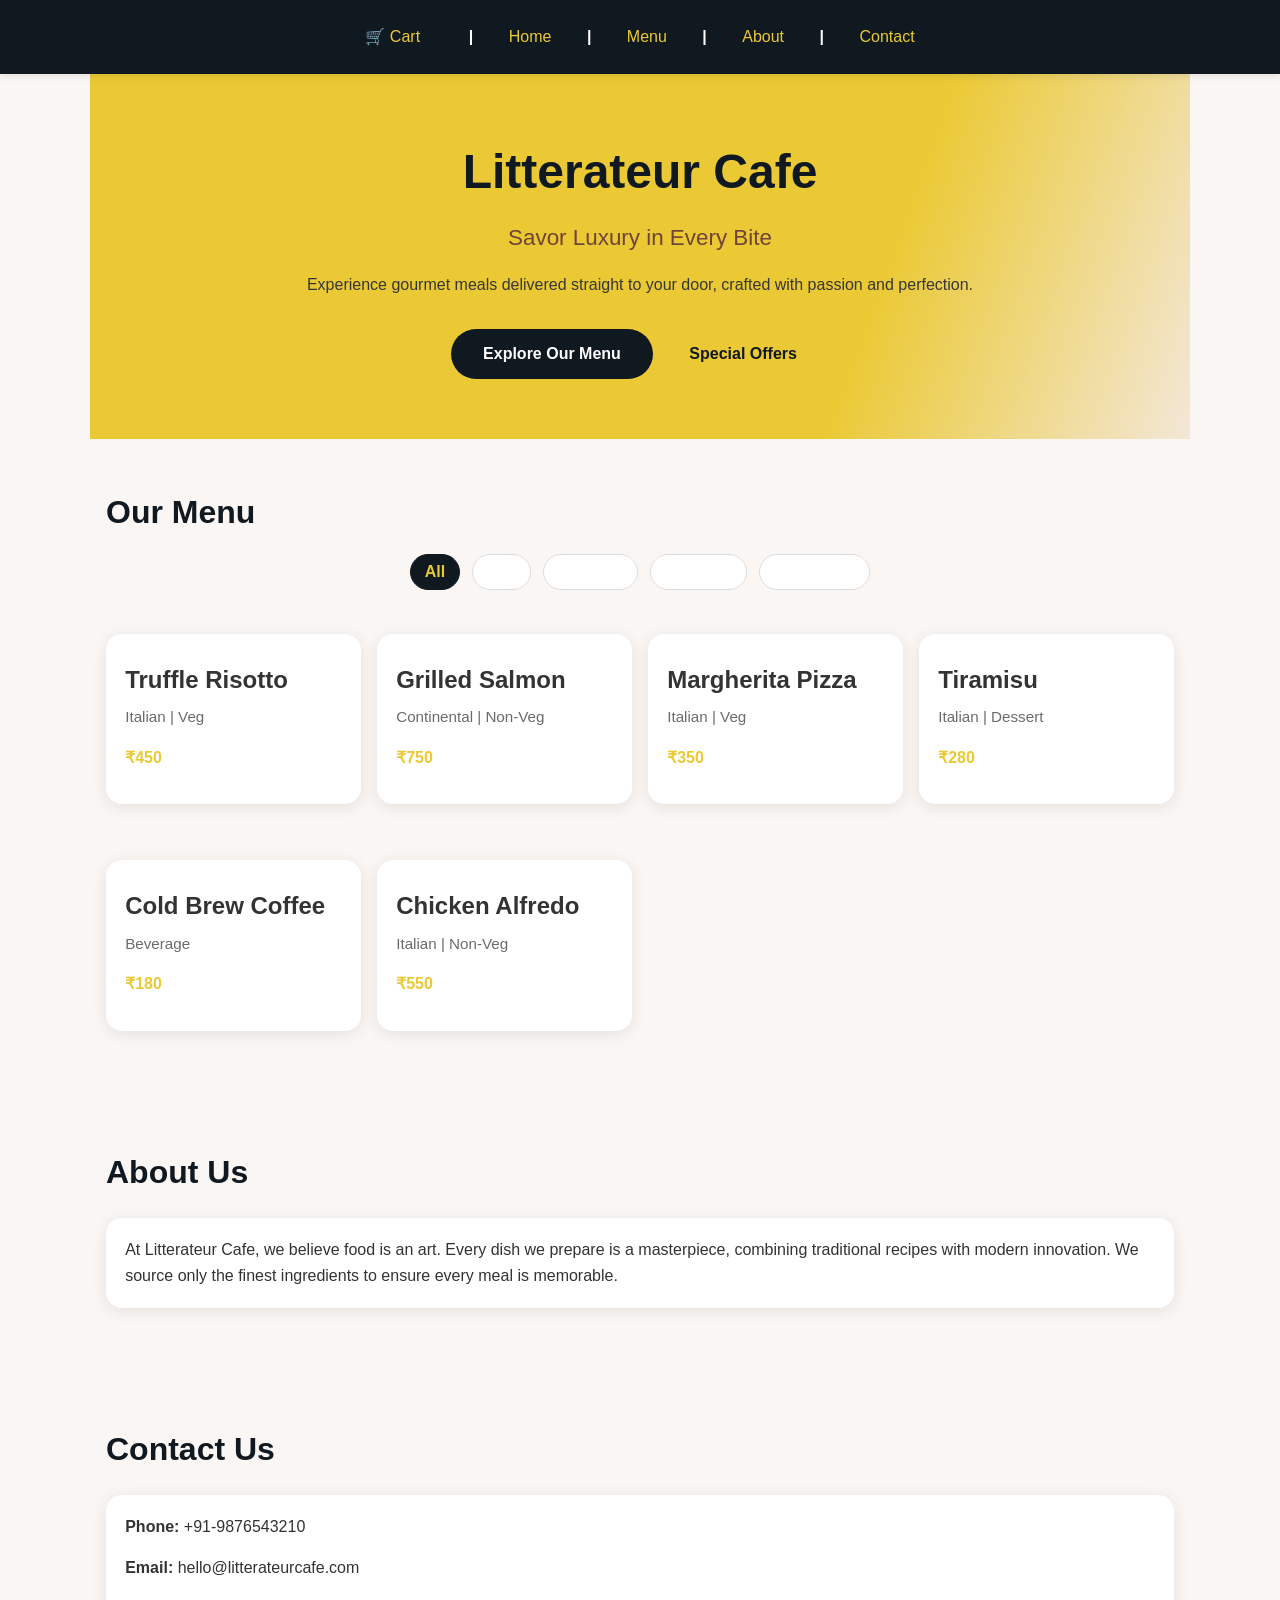
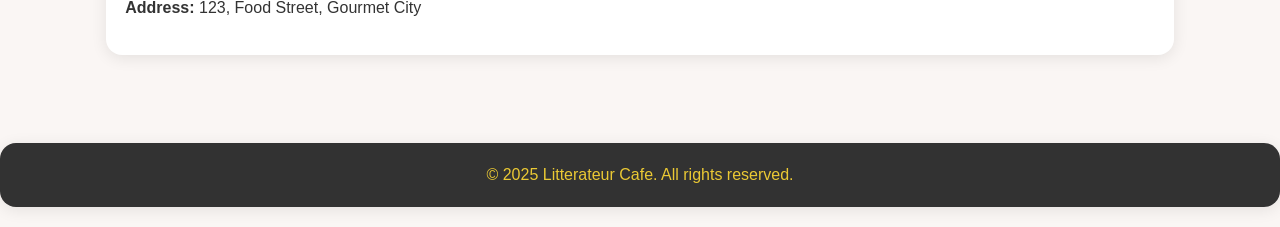
==== index.html @ cc4ae690 "Add cart option to top left of homepage navigation" ====
<!DOCTYPE html>
<html lang="en">
<head>
  <meta charset="UTF-8" />
  <meta name="viewport" content="width=device-width, initial-scale=1.0" />
  <title>Litterateur Cafe - Luxury Food Delivery</title>
  <link rel="stylesheet" href="styles.css" />
  <style>
    body { font-family: 'Montserrat', Arial, sans-serif; background: #faf6f4; margin: 0;}
    html { scroll-behavior: smooth; }
    nav {background: #101820; color: #fff; padding: 1rem 0; text-align: center; font-weight: 600; position: sticky; top:0; z-index:10}
    nav a {color: #ebc934; text-decoration: none; margin: 0 16px;}
    .hero {background: linear-gradient(110deg, #ebc934 70%, #f3e7d8 100%); padding: 60px 0; text-align: center;}
    .hero-title {font-size: 3em; margin-bottom: 0.2em; font-weight: 900; color: #101820;}
    .hero-subtitle {font-size: 1.4em; color: #6F4436; font-weight: 500; margin-bottom: 1rem;}
    .hero-description {color: #363636; font-size: 1em; margin-bottom: 2em;}
    .hero-buttons {margin-top: 2em;}
    .btn {padding: 1em 2em; border-radius: 35px; font-weight: 700; font-size: 1em; background: #101820; color: #fff; border: none; cursor: pointer; transition: 0.2s;}
    .btn-secondary {background: #ebc934; color: #101820;}
    section {padding: 3em 1em; max-width: 1100px; margin: auto;}
    h2 {color: #101820;}
    .card {background: #fff; padding: 1.2em; border-radius: 16px; box-shadow: 0 3px 16px rgba(0,0,0,0.09);}
    /* Unified menu styles (from Menu page.html) */
    .menu-controls {display:flex; gap:12px; flex-wrap:wrap; justify-content:center; margin: 10px 0 24px}
    .chip {padding: 8px 14px; border-radius: 20px; border:1px solid #ddd; background:#fff; cursor:pointer}
    .chip.active {background:#101820; color:#ebc934; border-color:#101820}
    .menu-grid {display:grid; grid-template-columns: repeat(auto-fill, minmax(240px, 1fr)); gap:16px}
    .menu-item h4 {margin: 8px 0 6px}
    .price {font-weight:700;color:#ebc934}
    .menu-item .meta {color:#6b6b6b; font-size: 0.95em}
  </style>
</head>
<body>
  <nav>
    <a href="Cart and checkout.html">🛒 Cart</a> &nbsp;&nbsp;&nbsp;|
    <a href="#home">Home</a> |
    <a href="#menu">Menu</a> |
    <a href="#about">About</a> |
    <a href="#contact">Contact</a>
  </nav>

  <section class="hero" id="home">
    <h1 class="hero-title">Litterateur Cafe</h1>
    <p class="hero-subtitle">Savor Luxury in Every Bite</p>
    <p class="hero-description">Experience gourmet meals delivered straight to your door, crafted with passion and perfection.</p>
    <div class="hero-buttons">
      <a href="#menu"><button class="btn">Explore Our Menu</button></a>
      <button class="btn btn-secondary">Special Offers</button>
    </div>
  </section>

  <section id="menu">
    <h2>Our Menu</h2>
    <div class="menu-controls">
      <button class="chip active" data-filter="all">All</button>
      <button class="chip" data-filter="veg">Veg</button>
      <button class="chip" data-filter="non-veg">Non-Veg</button>
      <button class="chip" data-filter="dessert">Desserts</button>
      <button class="chip" data-filter="beverage">Beverages</button>
    </div>
    <div class="menu-grid">
      <div class="card menu-item" data-cat="veg">
        <h4>Truffle Risotto</h4>
        <p class="meta">Italian | Veg</p>
        <p class="price">₹450</p>
      </div>
      <div class="card menu-item" data-cat="non-veg">
        <h4>Grilled Salmon</h4>
        <p class="meta">Continental | Non-Veg</p>
        <p class="price">₹750</p>
      </div>
      <div class="card menu-item" data-cat="veg">
        <h4>Margherita Pizza</h4>
        <p class="meta">Italian | Veg</p>
        <p class="price">₹350</p>
      </div>
      <div class="card menu-item" data-cat="dessert">
        <h4>Tiramisu</h4>
        <p class="meta">Italian | Dessert</p>
        <p class="price">₹280</p>
      </div>
      <div class="card menu-item" data-cat="beverage">
        <h4>Cold Brew Coffee</h4>
        <p class="meta">Beverage</p>
        <p class="price">₹180</p>
      </div>
      <div class="card menu-item" data-cat="non-veg">
        <h4>Chicken Alfredo</h4>
        <p class="meta">Italian | Non-Veg</p>
        <p class="price">₹550</p>
      </div>
    </div>
  </section>

  <section id="about">
    <h2>About Us</h2>
    <p class="card">At Litterateur Cafe, we believe food is an art. Every dish we prepare is a masterpiece, combining traditional recipes with modern innovation. We source only the finest ingredients to ensure every meal is memorable.</p>
  </section>

  <section id="contact">
    <h2>Contact Us</h2>
    <div class="card">
      <p><strong>Phone:</strong> +91-9876543210</p>
      <p><strong>Email:</strong> hello@litterateurcafe.com</p>
      <p><strong>Address:</strong> 123, Food Street, Gourmet City</p>
    </div>
  </section>

  <footer class="card" style="background:#323232;color:#ebc934; text-align:center">
    © 2025 Litterateur Cafe. All rights reserved.
  </footer>

  <script>
    // Simple filter logic
    const chips = document.addEventListener('click', (e)=>{
      const btn = e.target.closest('.chip');
      if(!btn) return;
      document.querySelectorAll('.chip').forEach(c=>c.classList.remove('active'));
      btn.classList.add('active');
      const cat = btn.dataset.filter;
      document.querySelectorAll('.menu-item').forEach(it=>{
        const cats = it.dataset.cat.split(' ');
        it.style.display = (cat==='all' || cats.includes(cat)) ? '' : 'none';
      });
    });
  </script>
</body>
</html>
---- styles.css ----
/* Global Styles for Litterateur Cafe Website */
* {
  margin: 0;
  padding: 0;
  box-sizing: border-box;
}

body {
  font-family: 'Inter', 'Segoe UI', Tahoma, Geneva, Verdana, sans-serif;
  line-height: 1.6;
  color: #333;
  background-color: #f4f4f4;
}

/* Navigation Bar Styles */
nav {
  background: linear-gradient(135deg, #667eea 0%, #764ba2 100%);
  padding: 15px 20px;
  box-shadow: 0 2px 8px rgba(0,0,0,0.1);
  position: sticky;
  top: 0;
  z-index: 1000;
}

nav a {
  color: #fff;
  text-decoration: none;
  padding: 8px 15px;
  margin: 0 5px;
  border-radius: 5px;
  transition: background-color 0.3s ease, transform 0.2s ease;
  display: inline-block;
  font-weight: 500;
}

nav a:hover {
  background-color: rgba(255, 255, 255, 0.2);
  transform: translateY(-2px);
}

nav a:active {
  transform: translateY(0);
}

/* Footer Styles */
footer {
  background: #333;
  color: #fff;
  text-align: center;
  padding: 20px;
  margin-top: 40px;
  box-shadow: 0 -2px 8px rgba(0,0,0,0.1);
}

footer p {
  margin: 0;
  font-size: 14px;
}

/* Button Styles */
button, .btn {
  padding: 10px 20px;
  border: none;
  border-radius: 5px;
  cursor: pointer;
  font-size: 16px;
  font-weight: 600;
  transition: all 0.3s ease;
  background: linear-gradient(135deg, #667eea 0%, #764ba2 100%);
  color: #fff;
}

button:hover, .btn:hover {
  transform: translateY(-2px);
  box-shadow: 0 4px 12px rgba(102, 126, 234, 0.4);
}

button:active, .btn:active {
  transform: translateY(0);
}

button:disabled, .btn:disabled {
  background: #ccc;
  cursor: not-allowed;
  transform: none;
}

/* Input and Form Styles */
input, textarea, select {
  width: 100%;
  padding: 10px;
  margin: 8px 0;
  border: 2px solid #ddd;
  border-radius: 5px;
  font-size: 14px;
  font-family: inherit;
  transition: border-color 0.3s ease;
}

input:focus, textarea:focus, select:focus {
  outline: none;
  border-color: #667eea;
  box-shadow: 0 0 0 3px rgba(102, 126, 234, 0.1);
}

input.error, textarea.error, select.error {
  border-color: #e74c3c;
}

.error-message {
  color: #e74c3c;
  font-size: 12px;
  margin-top: -5px;
  margin-bottom: 10px;
  display: block;
}

/* Password Toggle Styles */
.password-wrapper {
  position: relative;
}

.password-toggle {
  position: absolute;
  right: 10px;
  top: 50%;
  transform: translateY(-50%);
  cursor: pointer;
  user-select: none;
  padding: 5px;
  color: #667eea;
  font-size: 18px;
}

.password-toggle:hover {
  color: #764ba2;
}

/* Floating Cart Icon Styles */
.floating-cart {
  position: fixed;
  bottom: 30px;
  right: 30px;
  background: linear-gradient(135deg, #667eea 0%, #764ba2 100%);
  color: #fff;
  width: 60px;
  height: 60px;
  border-radius: 50%;
  display: flex;
  align-items: center;
  justify-content: center;
  box-shadow: 0 4px 12px rgba(0, 0, 0, 0.3);
  cursor: pointer;
  transition: transform 0.3s ease, box-shadow 0.3s ease;
  z-index: 999;
}

.floating-cart:hover {
  transform: scale(1.1);
  box-shadow: 0 6px 20px rgba(102, 126, 234, 0.5);
}

.floating-cart .cart-count {
  position: absolute;
  top: -5px;
  right: -5px;
  background: #e74c3c;
  color: #fff;
  border-radius: 50%;
  width: 24px;
  height: 24px;
  display: flex;
  align-items: center;
  justify-content: center;
  font-size: 12px;
  font-weight: bold;
}

/* Container and Layout Styles */
.container {
  max-width: 1200px;
  margin: 0 auto;
  padding: 20px;
}

.card {
  background: #fff;
  border-radius: 10px;
  padding: 20px;
  margin: 20px 0;
  box-shadow: 0 2px 8px rgba(0, 0, 0, 0.1);
  transition: transform 0.3s ease, box-shadow 0.3s ease;
}

.card:hover {
  transform: translateY(-5px);
  box-shadow: 0 4px 16px rgba(0, 0, 0, 0.15);
}

/* Typography */
h1, h2, h3, h4, h5, h6 {
  margin-bottom: 15px;
  color: #333;
  font-weight: 600;
}

h1 { font-size: 2.5em; }
h2 { font-size: 2em; }
h3 { font-size: 1.75em; }
h4 { font-size: 1.5em; }
h5 { font-size: 1.25em; }
h6 { font-size: 1em; }

p {
  margin-bottom: 15px;
}

/* Copy to Clipboard Button */
.copy-btn {
  background: #27ae60;
  color: #fff;
  border: none;
  padding: 8px 16px;
  border-radius: 5px;
  cursor: pointer;
  font-size: 14px;
  transition: background 0.3s ease;
}

.copy-btn:hover {
  background: #229954;
}

.copy-btn.copied {
  background: #2ecc71;
}

/* Referral Code Display */
.referral-code {
  background: #f8f9fa;
  border: 2px dashed #667eea;
  padding: 15px;
  border-radius: 8px;
  font-family: 'Courier New', monospace;
  font-size: 18px;
  font-weight: bold;
  text-align: center;
  margin: 15px 0;
  color: #667eea;
}

/* Utility Classes */
.text-center { text-align: center; }
.text-right { text-align: right; }
.text-left { text-align: left; }

.mt-10 { margin-top: 10px; }
.mt-20 { margin-top: 20px; }
.mb-10 { margin-bottom: 10px; }
.mb-20 { margin-bottom: 20px; }

.hidden { display: none; }
.visible { display: block; }

/* Responsive Design */
@media (max-width: 768px) {
  nav a {
    display: block;
    margin: 5px 0;
    text-align: center;
  }
  
  .container {
    padding: 10px;
  }
  
  .floating-cart {
    bottom: 20px;
    right: 20px;
    width: 50px;
    height: 50px;
  }
}
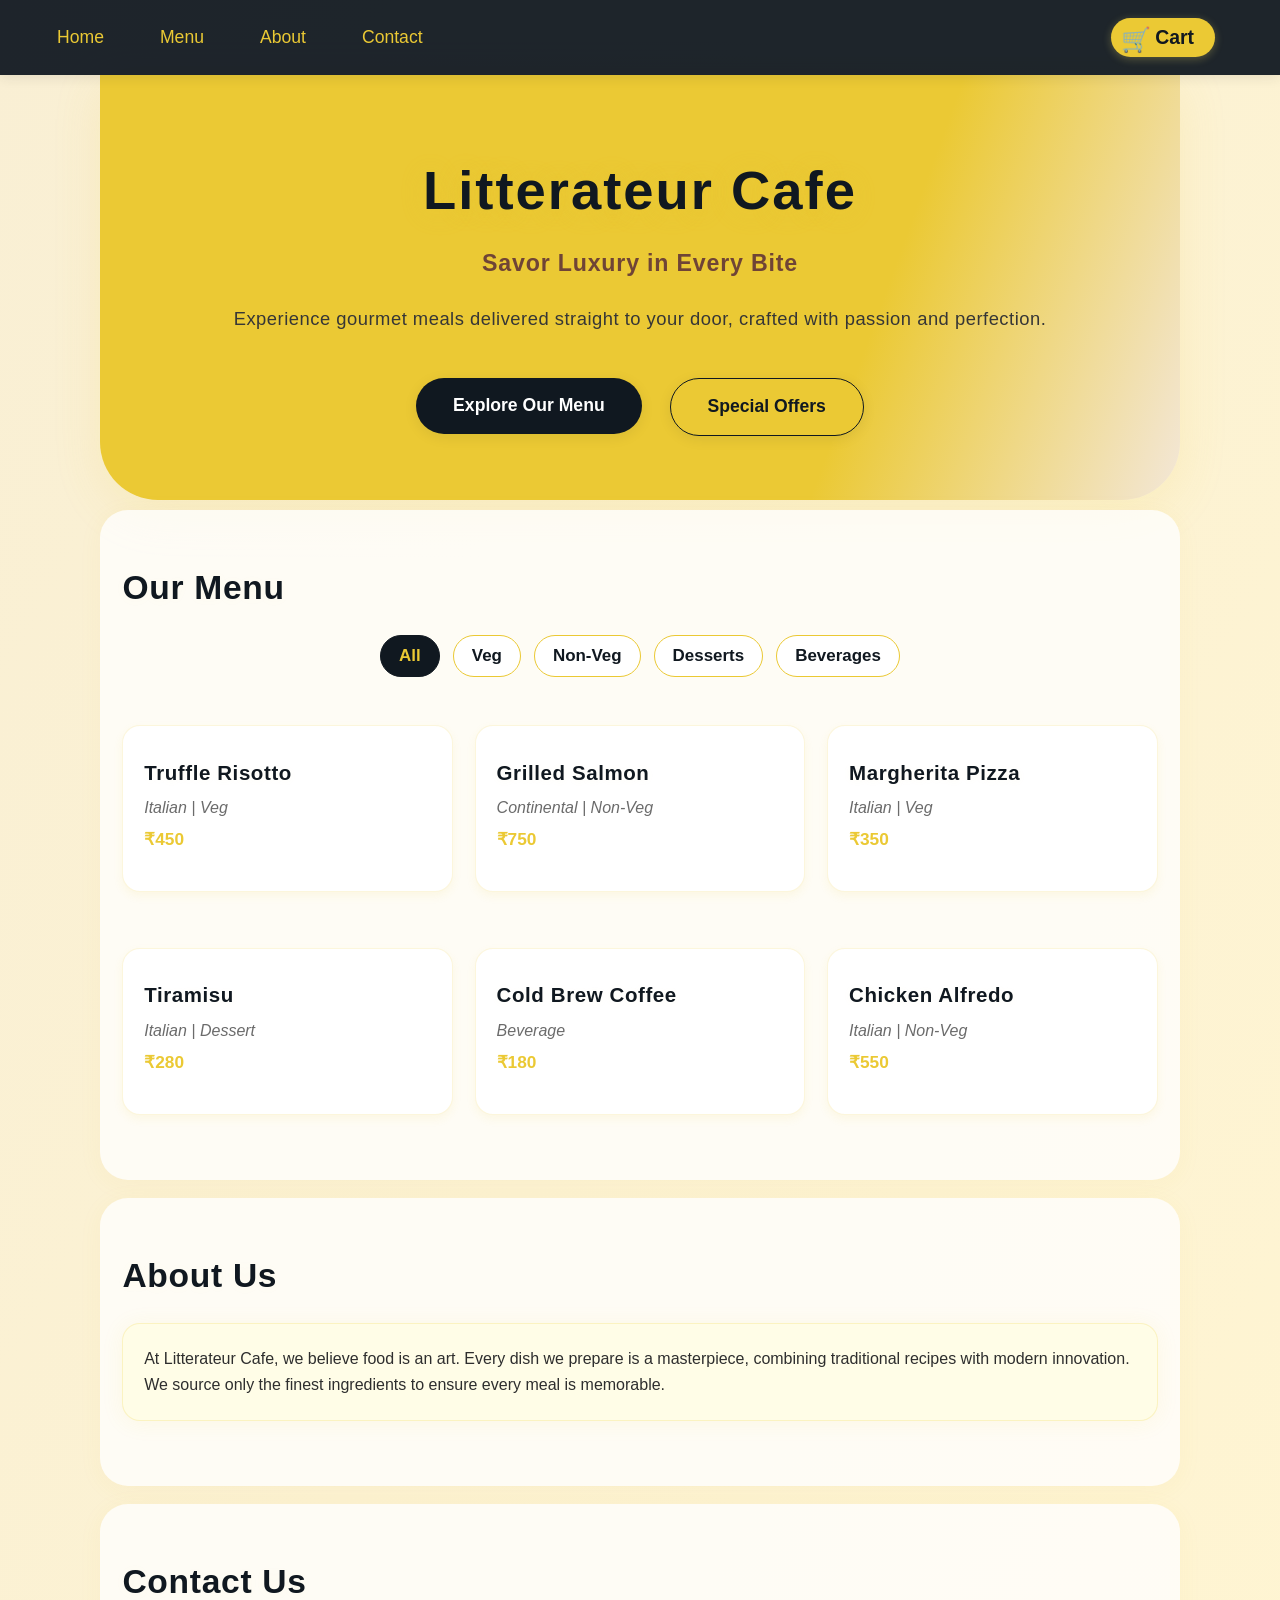
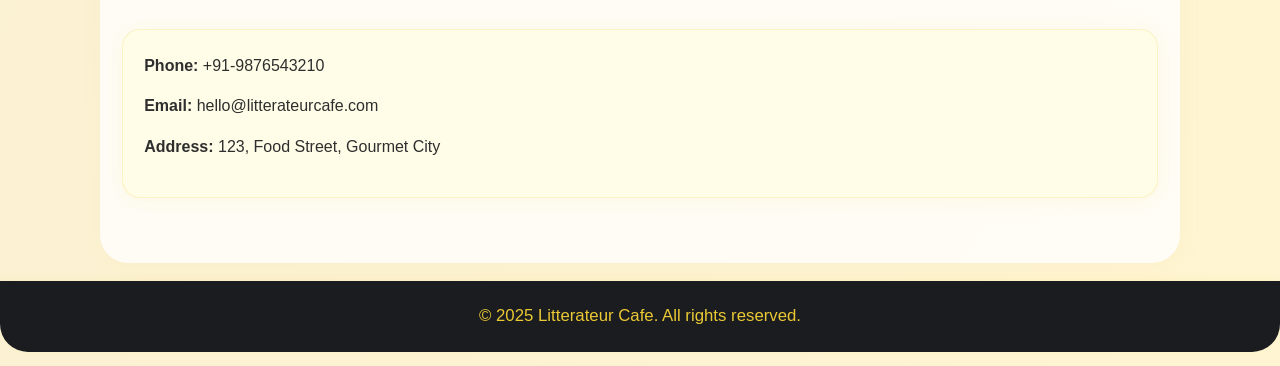
==== commit 6ba27b3e: "premium homepage 1" ====
--- a/index.html
+++ b/index.html
@@ -6,37 +6,257 @@
   <title>Litterateur Cafe - Luxury Food Delivery</title>
   <link rel="stylesheet" href="styles.css" />
   <style>
-    body { font-family: 'Montserrat', Arial, sans-serif; background: #faf6f4; margin: 0;}
+    body {
+      font-family: 'Montserrat', Arial, sans-serif;
+      background: linear-gradient(120deg, #f9efd4 0%, #fff5d2 100%);
+      margin: 0;
+      color: #2e2e2e;
+    }
     html { scroll-behavior: smooth; }
-    nav {background: #101820; color: #fff; padding: 1rem 0; text-align: center; font-weight: 600; position: sticky; top:0; z-index:10}
-    nav a {color: #ebc934; text-decoration: none; margin: 0 16px;}
-    .hero {background: linear-gradient(110deg, #ebc934 70%, #f3e7d8 100%); padding: 60px 0; text-align: center;}
-    .hero-title {font-size: 3em; margin-bottom: 0.2em; font-weight: 900; color: #101820;}
-    .hero-subtitle {font-size: 1.4em; color: #6F4436; font-weight: 500; margin-bottom: 1rem;}
-    .hero-description {color: #363636; font-size: 1em; margin-bottom: 2em;}
-    .hero-buttons {margin-top: 2em;}
-    .btn {padding: 1em 2em; border-radius: 35px; font-weight: 700; font-size: 1em; background: #101820; color: #fff; border: none; cursor: pointer; transition: 0.2s;}
-    .btn-secondary {background: #ebc934; color: #101820;}
-    section {padding: 3em 1em; max-width: 1100px; margin: auto;}
-    h2 {color: #101820;}
-    .card {background: #fff; padding: 1.2em; border-radius: 16px; box-shadow: 0 3px 16px rgba(0,0,0,0.09);}
-    /* Unified menu styles (from Menu page.html) */
-    .menu-controls {display:flex; gap:12px; flex-wrap:wrap; justify-content:center; margin: 10px 0 24px}
-    .chip {padding: 8px 14px; border-radius: 20px; border:1px solid #ddd; background:#fff; cursor:pointer}
-    .chip.active {background:#101820; color:#ebc934; border-color:#101820}
-    .menu-grid {display:grid; grid-template-columns: repeat(auto-fill, minmax(240px, 1fr)); gap:16px}
-    .menu-item h4 {margin: 8px 0 6px}
-    .price {font-weight:700;color:#ebc934}
-    .menu-item .meta {color:#6b6b6b; font-size: 0.95em}
+    /* Premium nav styling */
+    nav {
+      background: rgba(16,24,32,0.94);
+      color: #fff;
+      padding: 0.6rem 0 0.6rem 0;
+      position: sticky;
+      top: 0;
+      z-index: 10;
+      box-shadow: 0 2px 12px rgba(43,43,43,0.11);
+      display: flex;
+      align-items: center;
+      justify-content: space-between;
+      font-weight: 600;
+      font-size: 1.1em;
+    }
+    .nav-main {
+      display: flex;
+      align-items: center;
+      gap: 22px;
+      margin-left: 40px;
+    }
+    .nav-main a {
+      color: #ebc934;
+      text-decoration: none;
+      padding: 3px 12px;
+      border-radius: 28px;
+      transition: background 0.15s, color 0.15s;
+    }
+    .nav-main a:hover {
+      background: #ebc9341e;
+      color: #fff;
+    }
+    .cart-area {
+      margin-right: 45px;
+      position: relative;
+    }
+    .cart-btn {
+      background: #ebc934;
+      color: #101820;
+      font-weight: 700;
+      border-radius: 24px;
+      padding: 0.43em 1.09em 0.43em 2.3em;
+      border: none;
+      box-shadow: 0 2px 8px #fde86b45;
+      cursor: pointer;
+      font-size: 1.1em;
+      position: relative;
+    }
+    .cart-btn::before {
+      content: '🛒';
+      position: absolute;
+      left: 10px;
+      font-size: 1.24em;
+    }
+
+    /* Hero section premium styling */
+    .hero {
+      background: linear-gradient(110deg, #ebc934 70%, #f3e7d8 100%);
+      padding: 72px 0 64px 0;
+      text-align: center;
+      border-radius: 0 0 58px 58px;
+      box-shadow: 0 12px 48px rgba(235,201,52,0.15);
+      margin-bottom: 10px;
+    }
+    .hero-title {
+      font-size: 3.4em;
+      margin-bottom: 0.2em;
+      font-weight: 900;
+      color: #101820;
+      letter-spacing: 2px;
+      text-shadow: 0 2px 24px #ebc9344e;
+    }
+    .hero-subtitle {
+      font-size: 1.45em;
+      color: #6F4436;
+      font-weight: 600;
+      margin-bottom: 1.4rem;
+      letter-spacing: .8px;
+    }
+    .hero-description {
+      color: #363636;
+      font-size: 1.15em;
+      margin-bottom: 2.4em;
+      font-weight: 500;
+      letter-spacing: .5px;
+    }
+    .hero-buttons {
+      margin-top: 2.1em;
+      display: flex;
+      gap: 28px;
+      justify-content: center;
+      flex-wrap: wrap;
+    }
+    .btn {
+      padding: 1em 2.1em;
+      border-radius: 35px;
+      font-weight: 700;
+      font-size: 1.1em;
+      background: #101820;
+      color: #fff;
+      border: none;
+      cursor: pointer;
+      transition: box-shadow 0.16s, background 0.16s, color 0.17s;
+      box-shadow: 0 3px 14px #10182014;
+    }
+    .btn:hover {
+      background: #ebc934;
+      color: #101820;
+    }
+    .btn.btn-secondary {
+      background: #ebc934;
+      color: #101820;
+      border: 1.7px solid #101820;
+    }
+    .btn.btn-secondary:hover {
+      background: #101820;
+      color: #ebc934;
+    }
+
+    /* Section styles */
+    section {
+      padding: 3.2em 1.4em;
+      max-width: 1080px;
+      margin: auto;
+      border-radius: 28px;
+      background: rgba(255,255,255,0.78);
+      box-shadow: 0 4px 24px rgba(229, 190, 53, 0.06);
+      margin-bottom: 18px;
+    }
+    h2 {
+      color: #101820;
+      font-size: 2.1em;
+      font-weight: 800;
+      letter-spacing: .7px;
+      margin-bottom: 0.6em;
+      text-shadow: 0 1px 12px #ebc9340a;
+    }
+    .card {
+      background: #fff;
+      padding: 1.4em 1.3em;
+      border-radius: 18px;
+      box-shadow: 0 4px 20px rgba(0,0,0,0.07);
+      margin-bottom: 14px;
+    }
+
+    /* Premium menu grid styles */
+    .menu-controls {
+      display:flex;
+      gap:13px;
+      flex-wrap:wrap;
+      justify-content:center;
+      margin: 10px 0 28px;
+    }
+    .chip {
+      padding: 10px 18px;
+      border-radius: 22px;
+      border:1.7px solid #ebc934;
+      background:#fff;
+      color: #101820;
+      font-weight: 600;
+      cursor:pointer;
+      font-size: 1.06em;
+      transition: background 0.13s, color 0.13s;
+    }
+    .chip.active, .chip:hover {
+      background:#101820;
+      color:#ebc934;
+      border-color:#101820;
+    }
+    .menu-grid {
+      display:grid;
+      grid-template-columns: repeat(auto-fill, minmax(275px, 1fr));
+      gap: 22px;
+      margin-top: 18px;
+    }
+    .card.menu-item {
+      border: 1.7px solid #ebc9342b;
+      box-shadow: 0 4px 10px #ebc93417;
+      transition: box-shadow 0.17s;
+      min-height: 162px;
+      position: relative;
+    }
+    .card.menu-item:hover {
+      box-shadow: 0 6px 22px #ebc93429, 0 2px 8px #1018200a;
+      border-color: #ebc934bb;
+    }
+    .menu-item h4 {
+      margin: 8px 0 6px;
+      color: #101820;
+      font-size: 1.28em;
+      letter-spacing: .6px;
+      font-weight: 700;
+      text-shadow: 0 1px 8px #ebc9340e;
+    }
+    .price {
+      font-weight:700;
+      color:#ebc934;
+      font-size: 1.08em;
+    }
+    .menu-item .meta {
+      color:#6b6b6b;
+      font-size: 1em;
+      margin-bottom: 5px;
+      font-style: italic;
+    }
+
+    /* About & contact premium styles */
+    .about-card, .contact-card {
+      box-shadow: 0 2px 22px #ebc93416;
+      background: #fffde7;
+      border: 1.4px solid #ebc93436;
+    }
+
+    /* Footer premium styles */
+    footer.card {
+      background:#1a1c20;
+      color:#ebc934;
+      text-align:center;
+      font-size: 1.05em;
+      padding: 1.3em 0;
+      margin-top: 8px;
+      border-radius: 0 0 28px 28px;
+      box-shadow: 0 -2px 8px #ebc93418;
+    }
+    @media (max-width: 700px) {
+      nav { flex-direction: column; align-items: flex-start; padding-left: 9px;}
+      .cart-area { margin-right: 9px; }
+      .nav-main { margin-left: 9px;}
+      .menu-grid { grid-template-columns: repeat(auto-fill, minmax(90vw, 1fr)); }
+      section { padding: 1.5em 2vw; }
+    }
   </style>
 </head>
 <body>
   <nav>
-    <a href="Cart and checkout.html">🛒 Cart</a> &nbsp;&nbsp;&nbsp;|
-    <a href="#home">Home</a> |
-    <a href="#menu">Menu</a> |
-    <a href="#about">About</a> |
-    <a href="#contact">Contact</a>
+    <div class="nav-main">
+      <a href="#home">Home</a>
+      <a href="#menu">Menu</a>
+      <a href="#about">About</a>
+      <a href="#contact">Contact</a>
+    </div>
+    <div class="cart-area">
+      <a href="Cart and checkout.html"><button class="cart-btn">Cart</button></a>
+    </div>
   </nav>
 
   <section class="hero" id="home">
@@ -94,33 +314,33 @@
 
   <section id="about">
     <h2>About Us</h2>
-    <p class="card">At Litterateur Cafe, we believe food is an art. Every dish we prepare is a masterpiece, combining traditional recipes with modern innovation. We source only the finest ingredients to ensure every meal is memorable.</p>
+    <p class="card about-card">At Litterateur Cafe, we believe food is an art. Every dish we prepare is a masterpiece, combining traditional recipes with modern innovation. We source only the finest ingredients to ensure every meal is memorable.</p>
   </section>
 
   <section id="contact">
     <h2>Contact Us</h2>
-    <div class="card">
+    <div class="card contact-card">
       <p><strong>Phone:</strong> +91-9876543210</p>
       <p><strong>Email:</strong> hello@litterateurcafe.com</p>
       <p><strong>Address:</strong> 123, Food Street, Gourmet City</p>
     </div>
   </section>
 
-  <footer class="card" style="background:#323232;color:#ebc934; text-align:center">
+  <footer class="card" style="background:#1a1c20; color:#ebc934; text-align:center">
     © 2025 Litterateur Cafe. All rights reserved.
   </footer>
 
   <script>
-    // Simple filter logic
-    const chips = document.addEventListener('click', (e)=>{
+    // Premium menu filter logic
+    document.addEventListener('click', (e) => {
       const btn = e.target.closest('.chip');
-      if(!btn) return;
-      document.querySelectorAll('.chip').forEach(c=>c.classList.remove('active'));
+      if (!btn) return;
+      document.querySelectorAll('.chip').forEach(c => c.classList.remove('active'));
       btn.classList.add('active');
       const cat = btn.dataset.filter;
-      document.querySelectorAll('.menu-item').forEach(it=>{
+      document.querySelectorAll('.menu-item').forEach(it => {
         const cats = it.dataset.cat.split(' ');
-        it.style.display = (cat==='all' || cats.includes(cat)) ? '' : 'none';
+        it.style.display = (cat === 'all' || cats.includes(cat)) ? '' : 'none';
       });
     });
   </script>
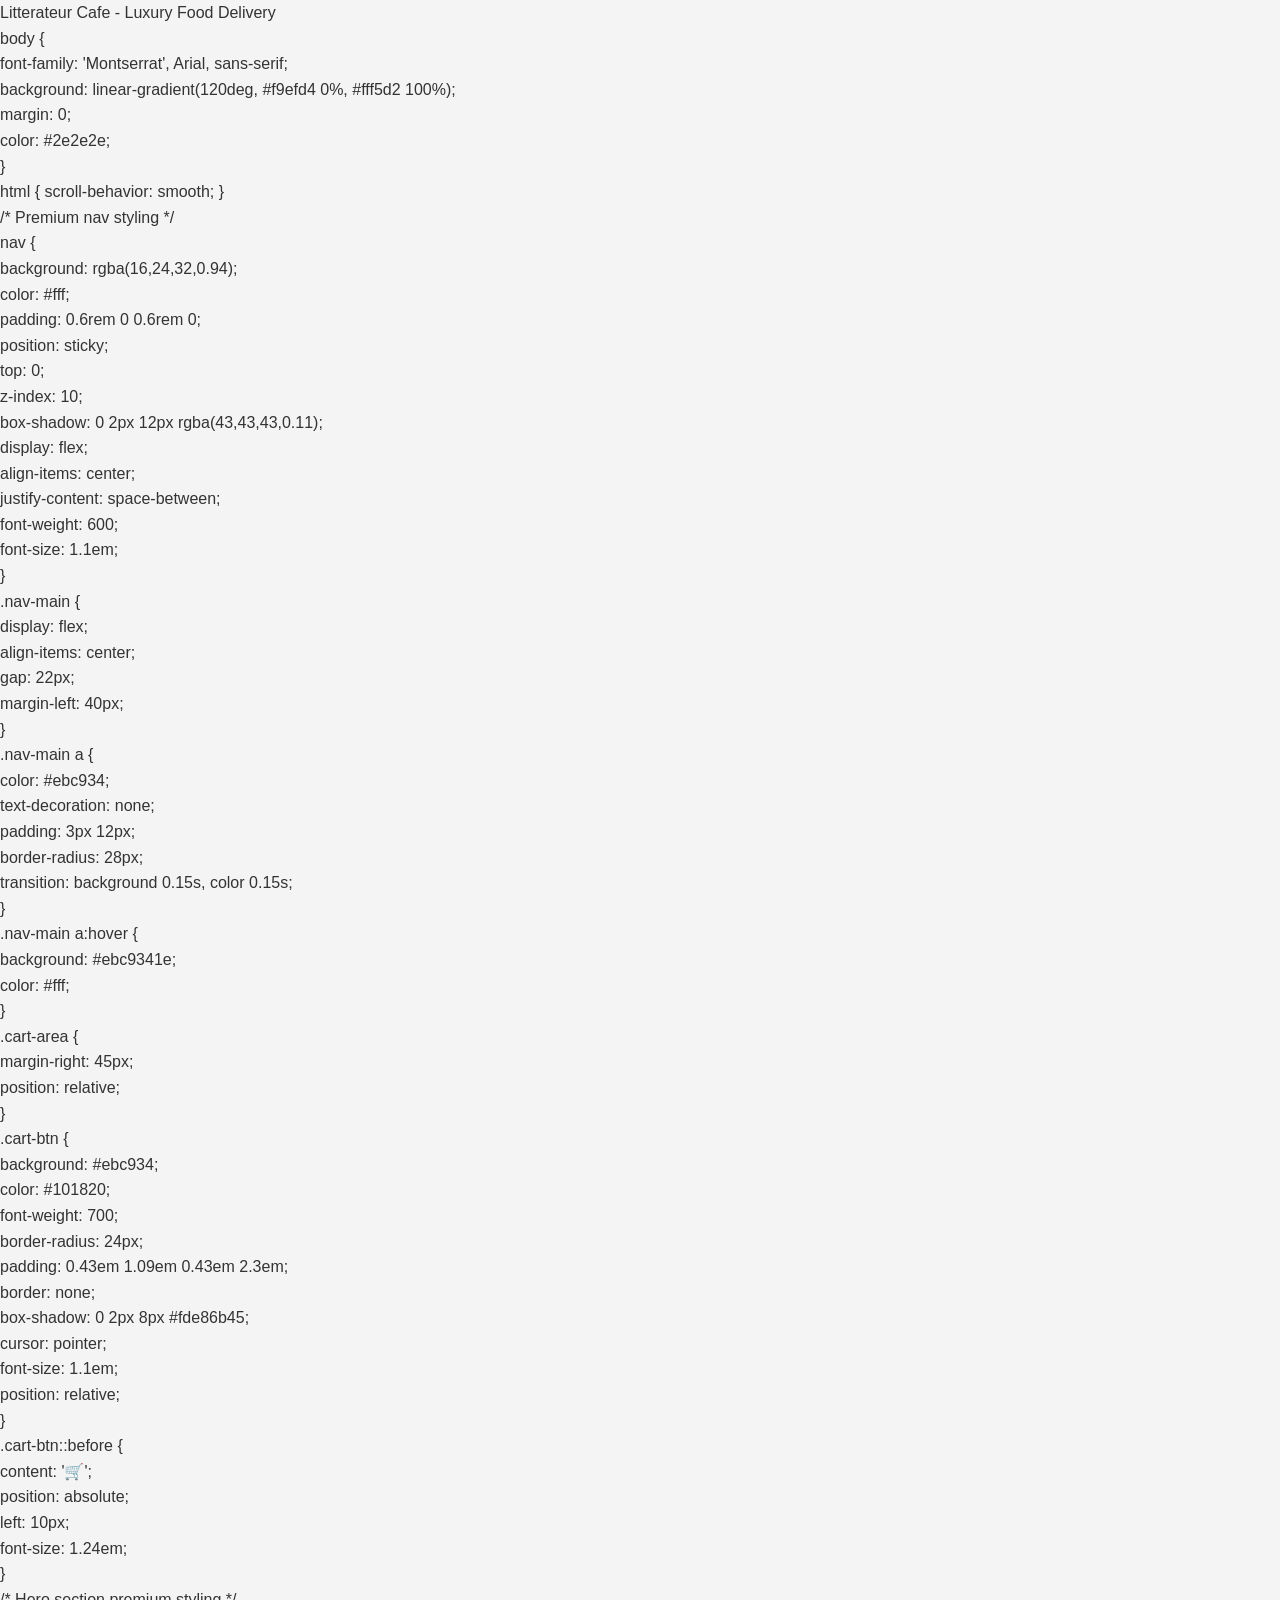
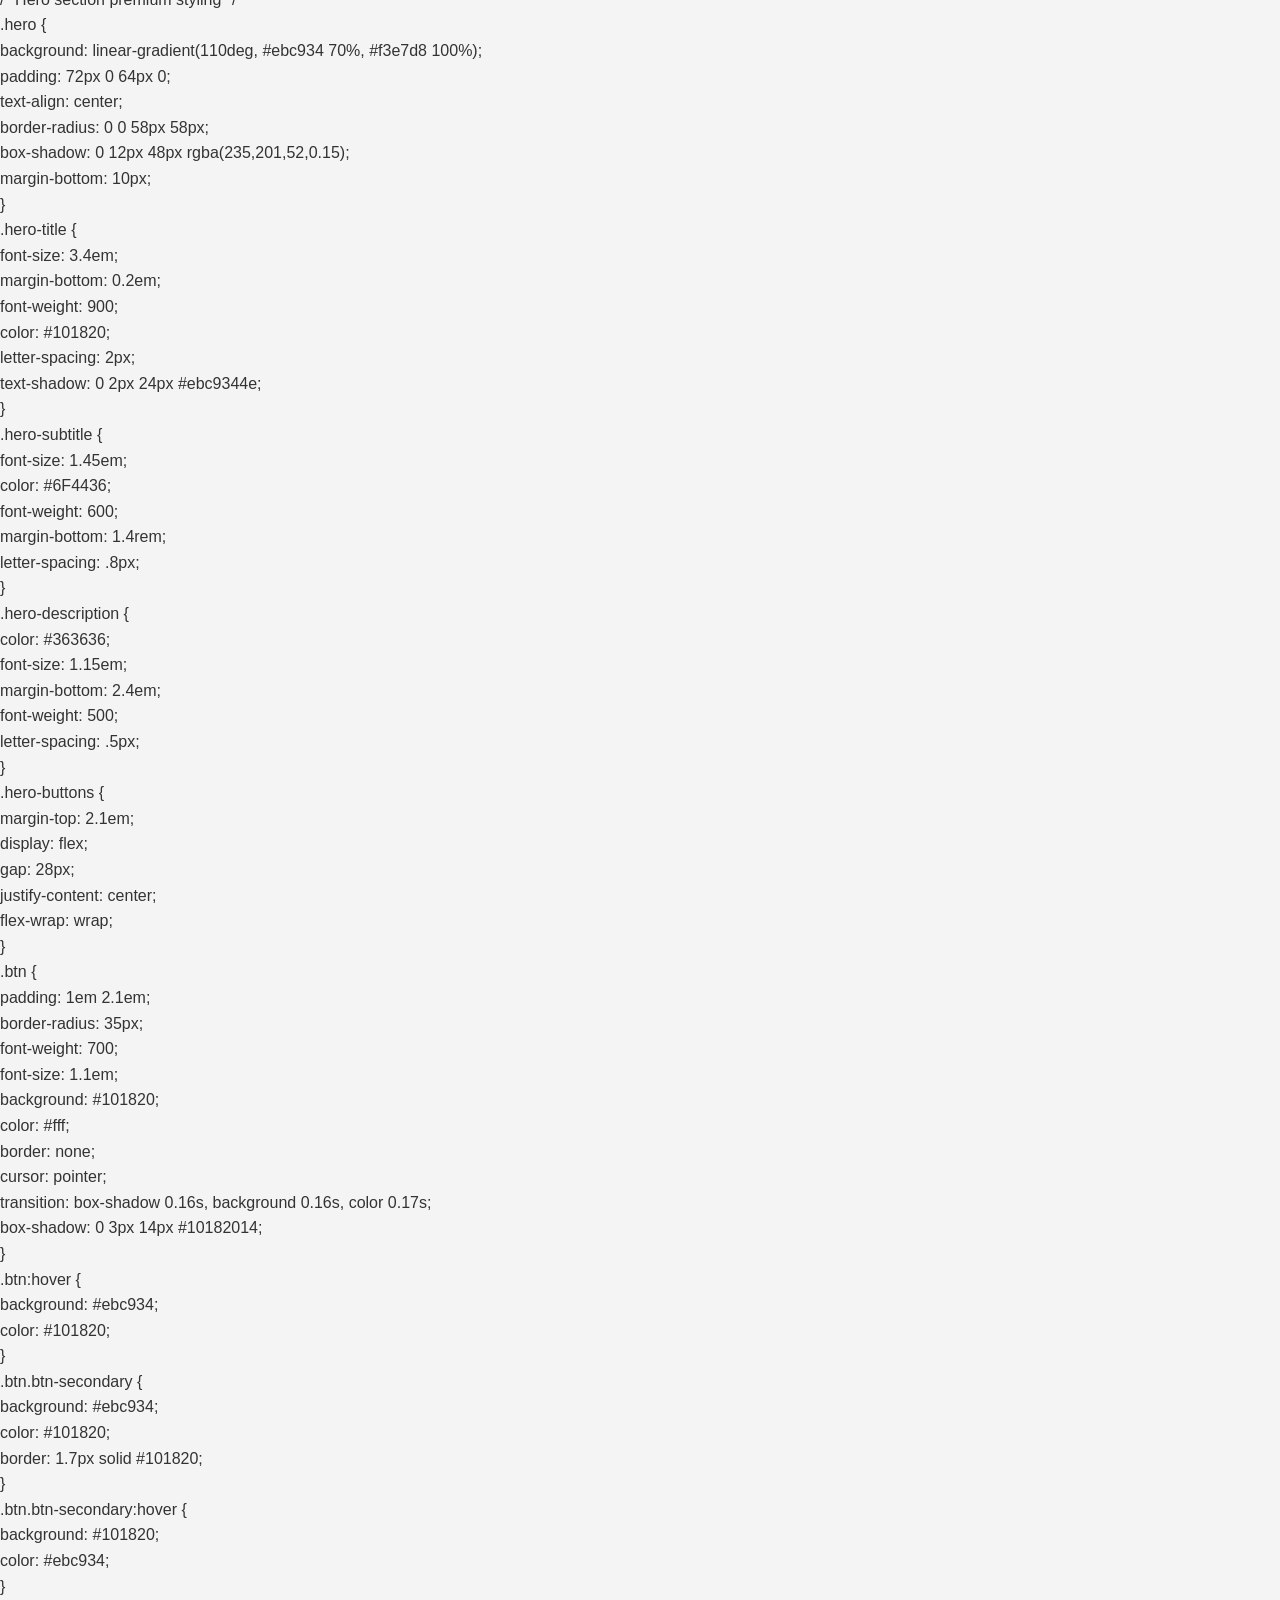
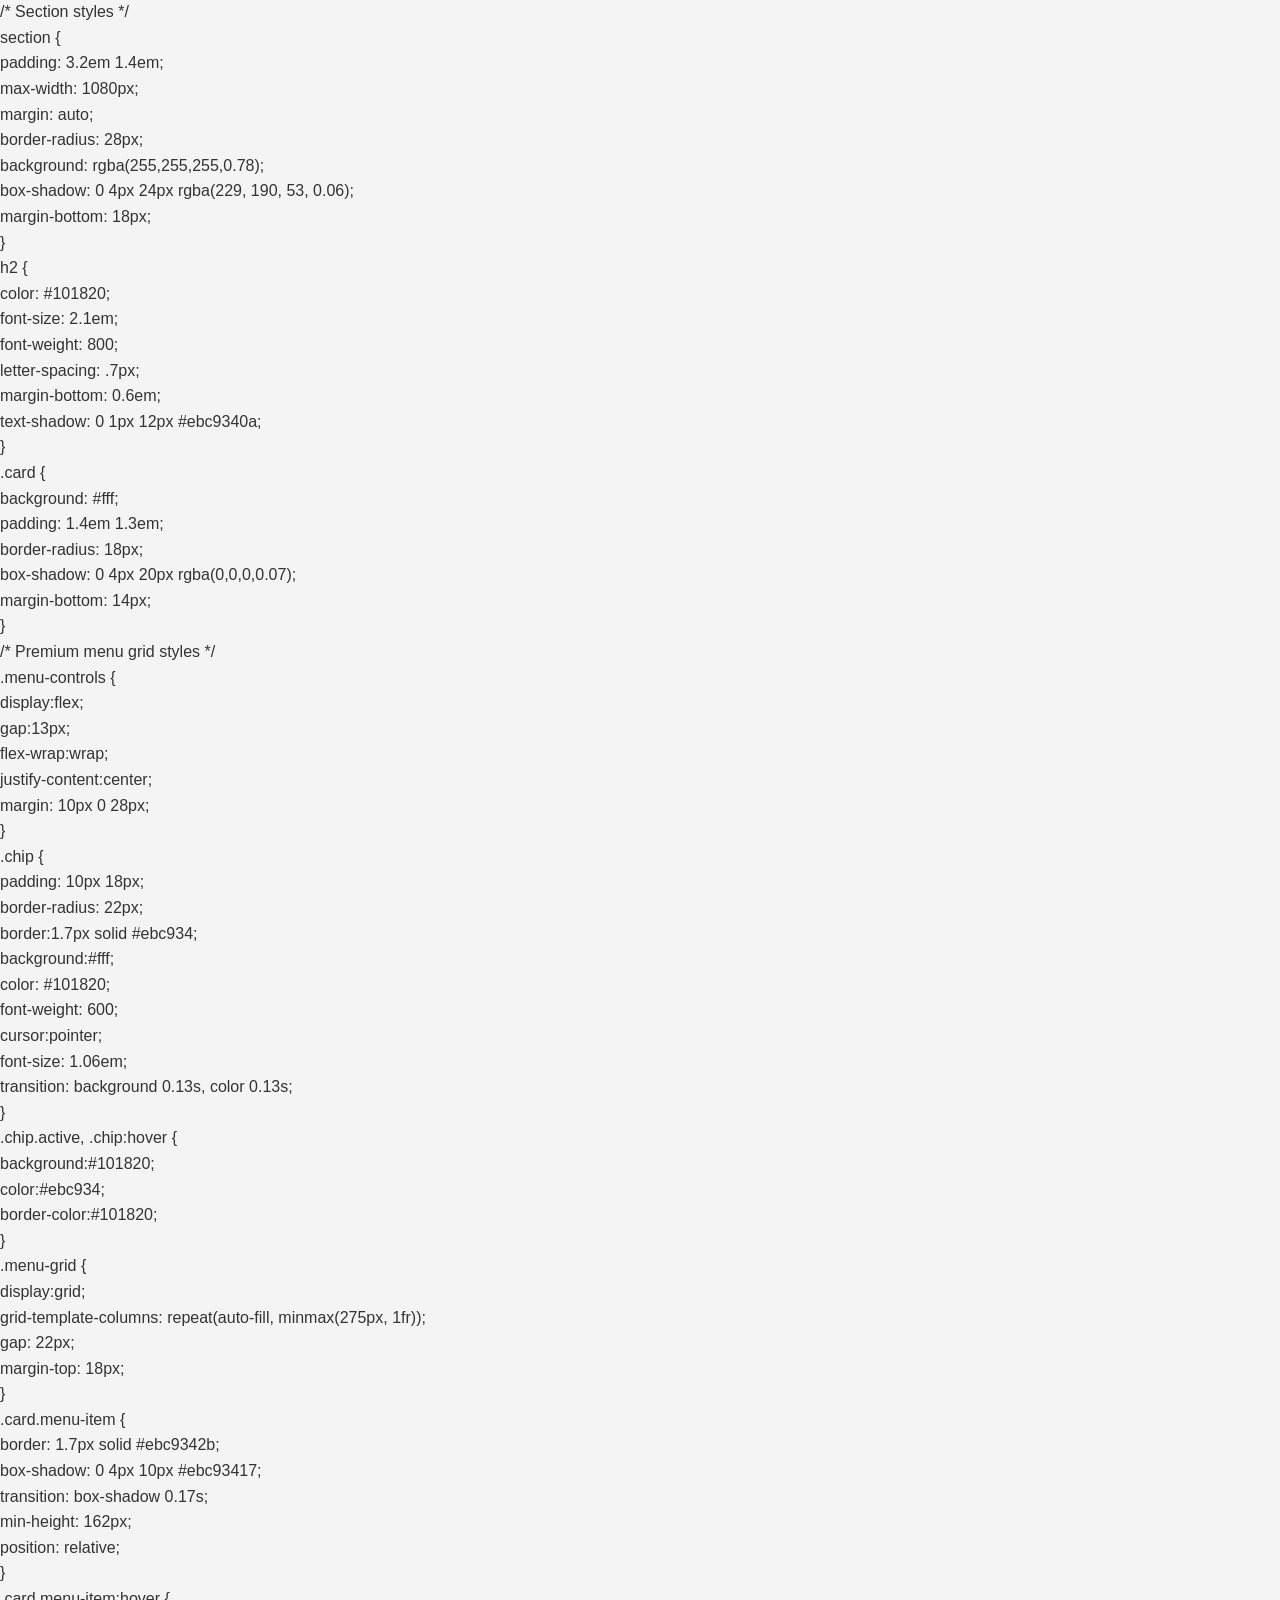
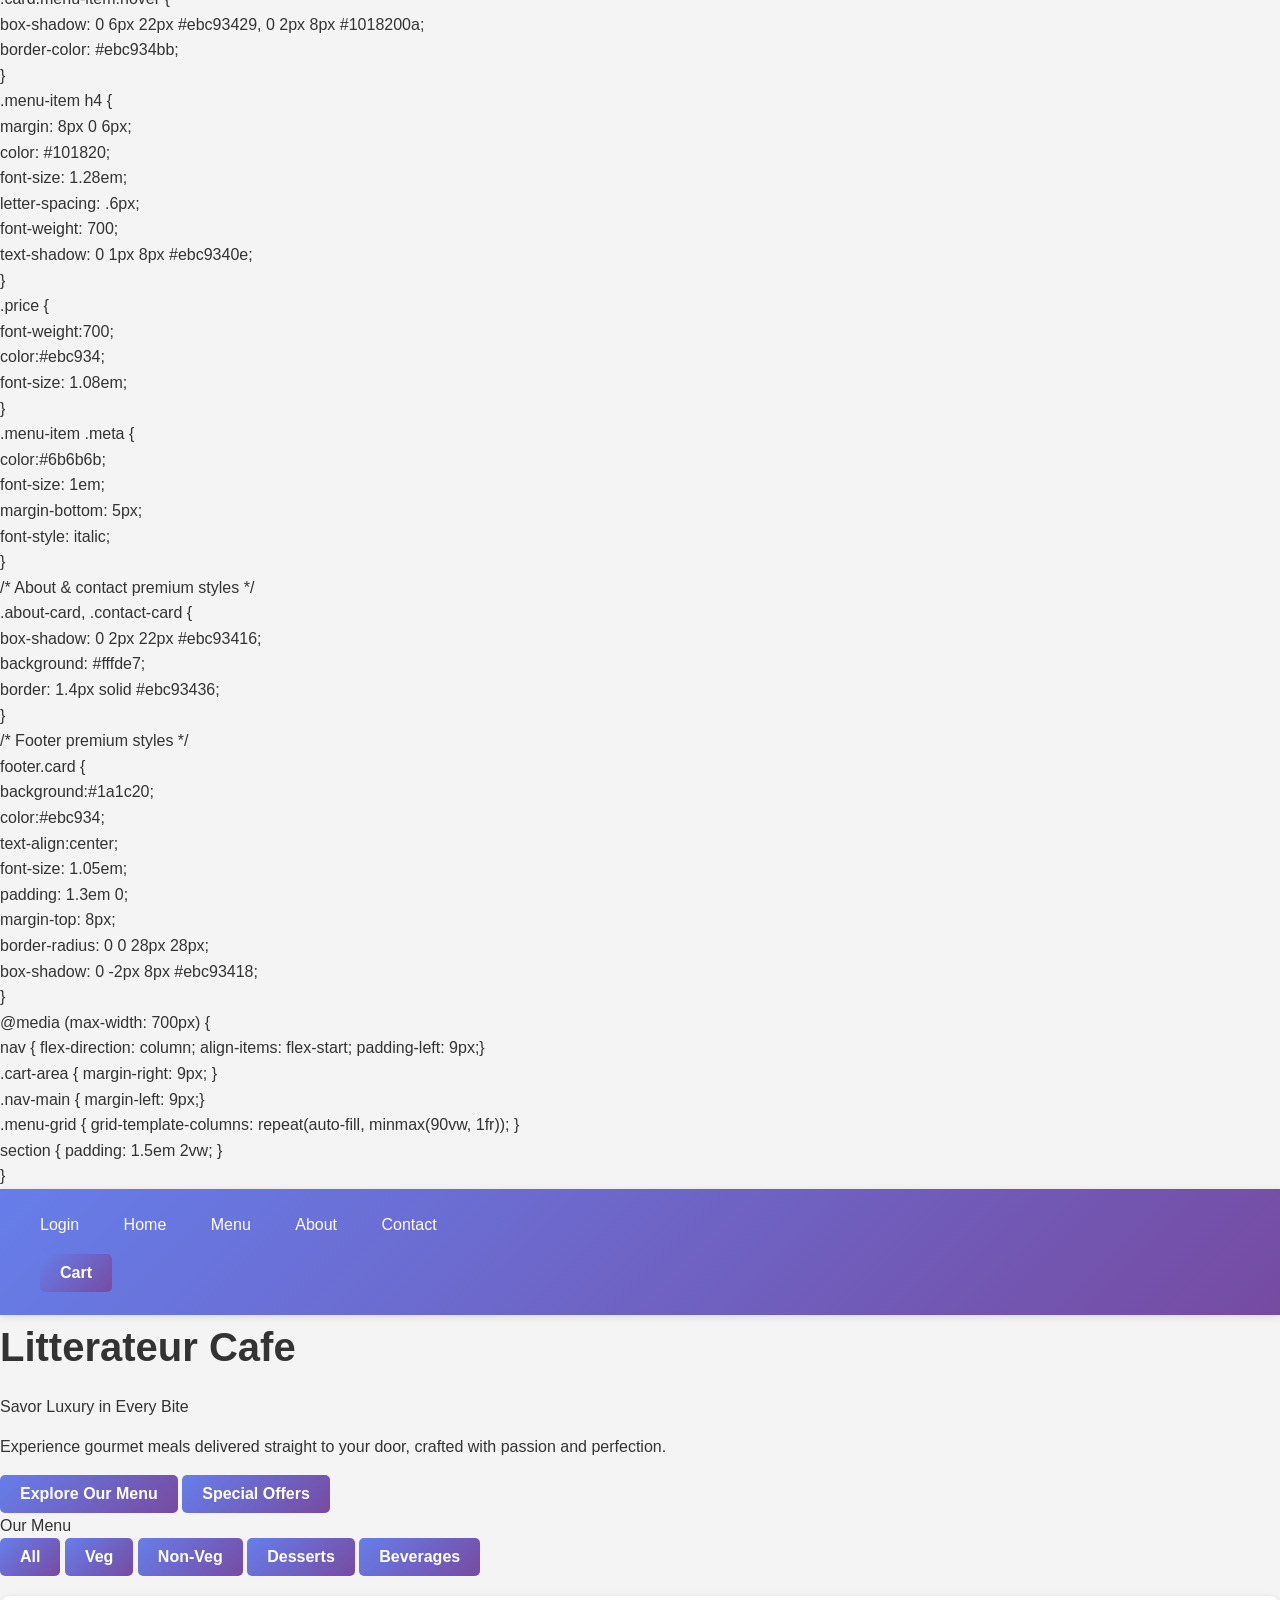
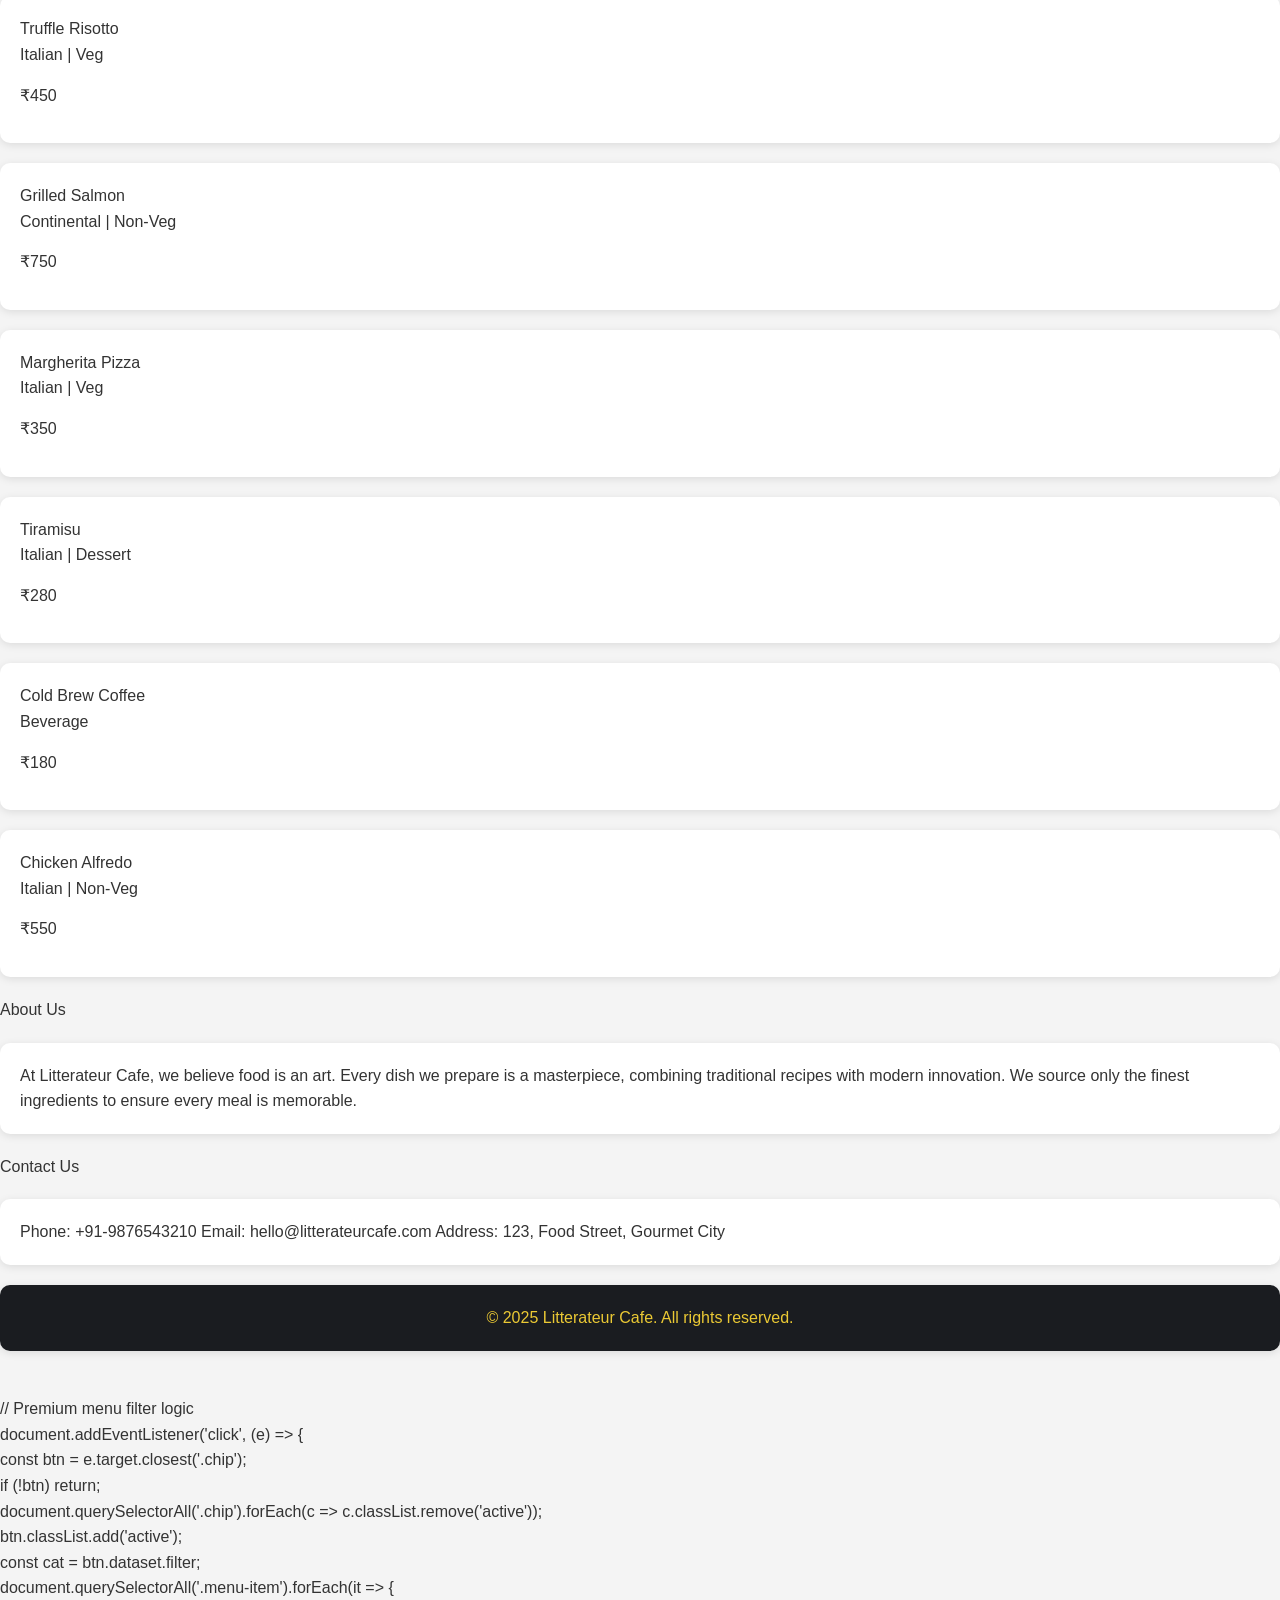
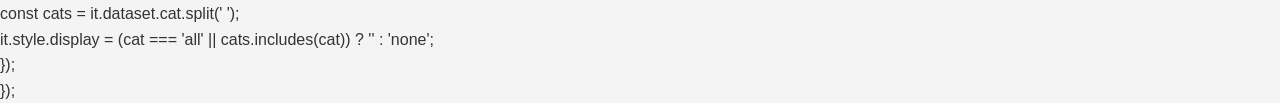
==== commit aeb94b9a: "Add login option to top left of homepage navigation Add Login link before Home in nav; link to 'logi" ====
--- a/index.html
+++ b/index.html
@@ -1,254 +1,13 @@
 <!DOCTYPE html>
-<html lang="en">
-<head>
-  <meta charset="UTF-8" />
-  <meta name="viewport" content="width=device-width, initial-scale=1.0" />
-  <title>Litterateur Cafe - Luxury Food Delivery</title>
-  <link rel="stylesheet" href="styles.css" />
-  <style>
-    body {
-      font-family: 'Montserrat', Arial, sans-serif;
-      background: linear-gradient(120deg, #f9efd4 0%, #fff5d2 100%);
-      margin: 0;
-      color: #2e2e2e;
-    }
-    html { scroll-behavior: smooth; }
-    /* Premium nav styling */
-    nav {
-      background: rgba(16,24,32,0.94);
-      color: #fff;
-      padding: 0.6rem 0 0.6rem 0;
-      position: sticky;
-      top: 0;
-      z-index: 10;
-      box-shadow: 0 2px 12px rgba(43,43,43,0.11);
-      display: flex;
-      align-items: center;
-      justify-content: space-between;
-      font-weight: 600;
-      font-size: 1.1em;
-    }
-    .nav-main {
-      display: flex;
-      align-items: center;
-      gap: 22px;
-      margin-left: 40px;
-    }
-    .nav-main a {
-      color: #ebc934;
-      text-decoration: none;
-      padding: 3px 12px;
-      border-radius: 28px;
-      transition: background 0.15s, color 0.15s;
-    }
-    .nav-main a:hover {
-      background: #ebc9341e;
-      color: #fff;
-    }
-    .cart-area {
-      margin-right: 45px;
-      position: relative;
-    }
-    .cart-btn {
-      background: #ebc934;
-      color: #101820;
-      font-weight: 700;
-      border-radius: 24px;
-      padding: 0.43em 1.09em 0.43em 2.3em;
-      border: none;
-      box-shadow: 0 2px 8px #fde86b45;
-      cursor: pointer;
-      font-size: 1.1em;
-      position: relative;
-    }
-    .cart-btn::before {
-      content: '🛒';
-      position: absolute;
-      left: 10px;
-      font-size: 1.24em;
-    }
 
-    /* Hero section premium styling */
-    .hero {
-      background: linear-gradient(110deg, #ebc934 70%, #f3e7d8 100%);
-      padding: 72px 0 64px 0;
-      text-align: center;
-      border-radius: 0 0 58px 58px;
-      box-shadow: 0 12px 48px rgba(235,201,52,0.15);
-      margin-bottom: 10px;
-    }
-    .hero-title {
-      font-size: 3.4em;
-      margin-bottom: 0.2em;
-      font-weight: 900;
-      color: #101820;
-      letter-spacing: 2px;
-      text-shadow: 0 2px 24px #ebc9344e;
-    }
-    .hero-subtitle {
-      font-size: 1.45em;
-      color: #6F4436;
-      font-weight: 600;
-      margin-bottom: 1.4rem;
-      letter-spacing: .8px;
-    }
-    .hero-description {
-      color: #363636;
-      font-size: 1.15em;
-      margin-bottom: 2.4em;
-      font-weight: 500;
-      letter-spacing: .5px;
-    }
-    .hero-buttons {
-      margin-top: 2.1em;
-      display: flex;
-      gap: 28px;
-      justify-content: center;
-      flex-wrap: wrap;
-    }
-    .btn {
-      padding: 1em 2.1em;
-      border-radius: 35px;
-      font-weight: 700;
-      font-size: 1.1em;
-      background: #101820;
-      color: #fff;
-      border: none;
-      cursor: pointer;
-      transition: box-shadow 0.16s, background 0.16s, color 0.17s;
-      box-shadow: 0 3px 14px #10182014;
-    }
-    .btn:hover {
-      background: #ebc934;
-      color: #101820;
-    }
-    .btn.btn-secondary {
-      background: #ebc934;
-      color: #101820;
-      border: 1.7px solid #101820;
-    }
-    .btn.btn-secondary:hover {
-      background: #101820;
-      color: #ebc934;
-    }
 
-    /* Section styles */
-    section {
-      padding: 3.2em 1.4em;
-      max-width: 1080px;
-      margin: auto;
-      border-radius: 28px;
-      background: rgba(255,255,255,0.78);
-      box-shadow: 0 4px 24px rgba(229, 190, 53, 0.06);
-      margin-bottom: 18px;
-    }
-    h2 {
-      color: #101820;
-      font-size: 2.1em;
-      font-weight: 800;
-      letter-spacing: .7px;
-      margin-bottom: 0.6em;
-      text-shadow: 0 1px 12px #ebc9340a;
-    }
-    .card {
-      background: #fff;
-      padding: 1.4em 1.3em;
-      border-radius: 18px;
-      box-shadow: 0 4px 20px rgba(0,0,0,0.07);
-      margin-bottom: 14px;
-    }
-
-    /* Premium menu grid styles */
-    .menu-controls {
-      display:flex;
-      gap:13px;
-      flex-wrap:wrap;
-      justify-content:center;
-      margin: 10px 0 28px;
-    }
-    .chip {
-      padding: 10px 18px;
-      border-radius: 22px;
-      border:1.7px solid #ebc934;
-      background:#fff;
-      color: #101820;
-      font-weight: 600;
-      cursor:pointer;
-      font-size: 1.06em;
-      transition: background 0.13s, color 0.13s;
-    }
-    .chip.active, .chip:hover {
-      background:#101820;
-      color:#ebc934;
-      border-color:#101820;
-    }
-    .menu-grid {
-      display:grid;
-      grid-template-columns: repeat(auto-fill, minmax(275px, 1fr));
-      gap: 22px;
-      margin-top: 18px;
-    }
-    .card.menu-item {
-      border: 1.7px solid #ebc9342b;
-      box-shadow: 0 4px 10px #ebc93417;
-      transition: box-shadow 0.17s;
-      min-height: 162px;
-      position: relative;
-    }
-    .card.menu-item:hover {
-      box-shadow: 0 6px 22px #ebc93429, 0 2px 8px #1018200a;
-      border-color: #ebc934bb;
-    }
-    .menu-item h4 {
-      margin: 8px 0 6px;
-      color: #101820;
-      font-size: 1.28em;
-      letter-spacing: .6px;
-      font-weight: 700;
-      text-shadow: 0 1px 8px #ebc9340e;
-    }
-    .price {
-      font-weight:700;
-      color:#ebc934;
-      font-size: 1.08em;
-    }
-    .menu-item .meta {
-      color:#6b6b6b;
-      font-size: 1em;
-      margin-bottom: 5px;
-      font-style: italic;
-    }
-
-    /* About & contact premium styles */
-    .about-card, .contact-card {
-      box-shadow: 0 2px 22px #ebc93416;
-      background: #fffde7;
-      border: 1.4px solid #ebc93436;
-    }
-
-    /* Footer premium styles */
-    footer.card {
-      background:#1a1c20;
-      color:#ebc934;
-      text-align:center;
-      font-size: 1.05em;
-      padding: 1.3em 0;
-      margin-top: 8px;
-      border-radius: 0 0 28px 28px;
-      box-shadow: 0 -2px 8px #ebc93418;
-    }
-    @media (max-width: 700px) {
-      nav { flex-direction: column; align-items: flex-start; padding-left: 9px;}
-      .cart-area { margin-right: 9px; }
-      .nav-main { margin-left: 9px;}
-      .menu-grid { grid-template-columns: repeat(auto-fill, minmax(90vw, 1fr)); }
-      section { padding: 1.5em 2vw; }
-    }
-  </style>
-</head>
-<body>
-  <nav>
+  <meta charset="utf-8"/>
+  <meta content="width=device-width, initial-scale=1.0" name="viewport"/>
+  Litterateur Cafe - Luxury Food Delivery
+  <link href="styles.css" rel="stylesheet"/>
+  <br>    body {<br>      font-family: 'Montserrat', Arial, sans-serif;<br>      background: linear-gradient(120deg, #f9efd4 0%, #fff5d2 100%);<br>      margin: 0;<br>      color: #2e2e2e;<br>    }<br>    html { scroll-behavior: smooth; }<br>    /* Premium nav styling */<br>    nav {<br>      background: rgba(16,24,32,0.94);<br>      color: #fff;<br>      padding: 0.6rem 0 0.6rem 0;<br>      position: sticky;<br>      top: 0;<br>      z-index: 10;<br>      box-shadow: 0 2px 12px rgba(43,43,43,0.11);<br>      display: flex;<br>      align-items: center;<br>      justify-content: space-between;<br>      font-weight: 600;<br>      font-size: 1.1em;<br>    }<br>    .nav-main {<br>      display: flex;<br>      align-items: center;<br>      gap: 22px;<br>      margin-left: 40px;<br>    }<br>    .nav-main a {<br>      color: #ebc934;<br>      text-decoration: none;<br>      padding: 3px 12px;<br>      border-radius: 28px;<br>      transition: background 0.15s, color 0.15s;<br>    }<br>    .nav-main a:hover {<br>      background: #ebc9341e;<br>      color: #fff;<br>    }<br>    .cart-area {<br>      margin-right: 45px;<br>      position: relative;<br>    }<br>    .cart-btn {<br>      background: #ebc934;<br>      color: #101820;<br>      font-weight: 700;<br>      border-radius: 24px;<br>      padding: 0.43em 1.09em 0.43em 2.3em;<br>      border: none;<br>      box-shadow: 0 2px 8px #fde86b45;<br>      cursor: pointer;<br>      font-size: 1.1em;<br>      position: relative;<br>    }<br>    .cart-btn::before {<br>      content: '🛒';<br>      position: absolute;<br>      left: 10px;<br>      font-size: 1.24em;<br>    }<br>    /* Hero section premium styling */<br>    .hero {<br>      background: linear-gradient(110deg, #ebc934 70%, #f3e7d8 100%);<br>      padding: 72px 0 64px 0;<br>      text-align: center;<br>      border-radius: 0 0 58px 58px;<br>      box-shadow: 0 12px 48px rgba(235,201,52,0.15);<br>      margin-bottom: 10px;<br>    }<br>    .hero-title {<br>      font-size: 3.4em;<br>      margin-bottom: 0.2em;<br>      font-weight: 900;<br>      color: #101820;<br>      letter-spacing: 2px;<br>      text-shadow: 0 2px 24px #ebc9344e;<br>    }<br>    .hero-subtitle {<br>      font-size: 1.45em;<br>      color: #6F4436;<br>      font-weight: 600;<br>      margin-bottom: 1.4rem;<br>      letter-spacing: .8px;<br>    }<br>    .hero-description {<br>      color: #363636;<br>      font-size: 1.15em;<br>      margin-bottom: 2.4em;<br>      font-weight: 500;<br>      letter-spacing: .5px;<br>    }<br>    .hero-buttons {<br>      margin-top: 2.1em;<br>      display: flex;<br>      gap: 28px;<br>      justify-content: center;<br>      flex-wrap: wrap;<br>    }<br>    .btn {<br>      padding: 1em 2.1em;<br>      border-radius: 35px;<br>      font-weight: 700;<br>      font-size: 1.1em;<br>      background: #101820;<br>      color: #fff;<br>      border: none;<br>      cursor: pointer;<br>      transition: box-shadow 0.16s, background 0.16s, color 0.17s;<br>      box-shadow: 0 3px 14px #10182014;<br>    }<br>    .btn:hover {<br>      background: #ebc934;<br>      color: #101820;<br>    }<br>    .btn.btn-secondary {<br>      background: #ebc934;<br>      color: #101820;<br>      border: 1.7px solid #101820;<br>    }<br>    .btn.btn-secondary:hover {<br>      background: #101820;<br>      color: #ebc934;<br>    }<br>    /* Section styles */<br>    section {<br>      padding: 3.2em 1.4em;<br>      max-width: 1080px;<br>      margin: auto;<br>      border-radius: 28px;<br>      background: rgba(255,255,255,0.78);<br>      box-shadow: 0 4px 24px rgba(229, 190, 53, 0.06);<br>      margin-bottom: 18px;<br>    }<br>    h2 {<br>      color: #101820;<br>      font-size: 2.1em;<br>      font-weight: 800;<br>      letter-spacing: .7px;<br>      margin-bottom: 0.6em;<br>      text-shadow: 0 1px 12px #ebc9340a;<br>    }<br>    .card {<br>      background: #fff;<br>      padding: 1.4em 1.3em;<br>      border-radius: 18px;<br>      box-shadow: 0 4px 20px rgba(0,0,0,0.07);<br>      margin-bottom: 14px;<br>    }<br>    /* Premium menu grid styles */<br>    .menu-controls {<br>      display:flex;<br>      gap:13px;<br>      flex-wrap:wrap;<br>      justify-content:center;<br>      margin: 10px 0 28px;<br>    }<br>    .chip {<br>      padding: 10px 18px;<br>      border-radius: 22px;<br>      border:1.7px solid #ebc934;<br>      background:#fff;<br>      color: #101820;<br>      font-weight: 600;<br>      cursor:pointer;<br>      font-size: 1.06em;<br>      transition: background 0.13s, color 0.13s;<br>    }<br>    .chip.active, .chip:hover {<br>      background:#101820;<br>      color:#ebc934;<br>      border-color:#101820;<br>    }<br>    .menu-grid {<br>      display:grid;<br>      grid-template-columns: repeat(auto-fill, minmax(275px, 1fr));<br>      gap: 22px;<br>      margin-top: 18px;<br>    }<br>    .card.menu-item {<br>      border: 1.7px solid #ebc9342b;<br>      box-shadow: 0 4px 10px #ebc93417;<br>      transition: box-shadow 0.17s;<br>      min-height: 162px;<br>      position: relative;<br>    }<br>    .card.menu-item:hover {<br>      box-shadow: 0 6px 22px #ebc93429, 0 2px 8px #1018200a;<br>      border-color: #ebc934bb;<br>    }<br>    .menu-item h4 {<br>      margin: 8px 0 6px;<br>      color: #101820;<br>      font-size: 1.28em;<br>      letter-spacing: .6px;<br>      font-weight: 700;<br>      text-shadow: 0 1px 8px #ebc9340e;<br>    }<br>    .price {<br>      font-weight:700;<br>      color:#ebc934;<br>      font-size: 1.08em;<br>    }<br>    .menu-item .meta {<br>      color:#6b6b6b;<br>      font-size: 1em;<br>      margin-bottom: 5px;<br>      font-style: italic;<br>    }<br>    /* About & contact premium styles */<br>    .about-card, .contact-card {<br>      box-shadow: 0 2px 22px #ebc93416;<br>      background: #fffde7;<br>      border: 1.4px solid #ebc93436;<br>    }<br>    /* Footer premium styles */<br>    footer.card {<br>      background:#1a1c20;<br>      color:#ebc934;<br>      text-align:center;<br>      font-size: 1.05em;<br>      padding: 1.3em 0;<br>      margin-top: 8px;<br>      border-radius: 0 0 28px 28px;<br>      box-shadow: 0 -2px 8px #ebc93418;<br>    }<br>    @media (max-width: 700px) {<br>      nav { flex-direction: column; align-items: flex-start; padding-left: 9px;}<br>      .cart-area { margin-right: 9px; }<br>      .nav-main { margin-left: 9px;}<br>      .menu-grid { grid-template-columns: repeat(auto-fill, minmax(90vw, 1fr)); }<br>      section { padding: 1.5em 2vw; }<br>    }<br>    <nav>
     <div class="nav-main">
+      <a href="login page.html">Login</a>
       <a href="#home">Home</a>
       <a href="#menu">Menu</a>
       <a href="#about">About</a>
@@ -258,7 +17,6 @@
       <a href="Cart and checkout.html"><button class="cart-btn">Cart</button></a>
     </div>
   </nav>
-
   <section class="hero" id="home">
     <h1 class="hero-title">Litterateur Cafe</h1>
     <p class="hero-subtitle">Savor Luxury in Every Bite</p>
@@ -268,9 +26,8 @@
       <button class="btn btn-secondary">Special Offers</button>
     </div>
   </section>
-
   <section id="menu">
-    <h2>Our Menu</h2>
+    Our Menu
     <div class="menu-controls">
       <button class="chip active" data-filter="all">All</button>
       <button class="chip" data-filter="veg">Veg</button>
@@ -280,69 +37,50 @@
     </div>
     <div class="menu-grid">
       <div class="card menu-item" data-cat="veg">
-        <h4>Truffle Risotto</h4>
+        Truffle Risotto
         <p class="meta">Italian | Veg</p>
         <p class="price">₹450</p>
       </div>
       <div class="card menu-item" data-cat="non-veg">
-        <h4>Grilled Salmon</h4>
+        Grilled Salmon
         <p class="meta">Continental | Non-Veg</p>
         <p class="price">₹750</p>
       </div>
       <div class="card menu-item" data-cat="veg">
-        <h4>Margherita Pizza</h4>
+        Margherita Pizza
         <p class="meta">Italian | Veg</p>
         <p class="price">₹350</p>
       </div>
       <div class="card menu-item" data-cat="dessert">
-        <h4>Tiramisu</h4>
+        Tiramisu
         <p class="meta">Italian | Dessert</p>
         <p class="price">₹280</p>
       </div>
       <div class="card menu-item" data-cat="beverage">
-        <h4>Cold Brew Coffee</h4>
+        Cold Brew Coffee
         <p class="meta">Beverage</p>
         <p class="price">₹180</p>
       </div>
       <div class="card menu-item" data-cat="non-veg">
-        <h4>Chicken Alfredo</h4>
+        Chicken Alfredo
         <p class="meta">Italian | Non-Veg</p>
         <p class="price">₹550</p>
       </div>
     </div>
   </section>
-
   <section id="about">
-    <h2>About Us</h2>
+    About Us
     <p class="card about-card">At Litterateur Cafe, we believe food is an art. Every dish we prepare is a masterpiece, combining traditional recipes with modern innovation. We source only the finest ingredients to ensure every meal is memorable.</p>
   </section>
-
   <section id="contact">
-    <h2>Contact Us</h2>
+    Contact Us
     <div class="card contact-card">
-      <p><strong>Phone:</strong> +91-9876543210</p>
-      <p><strong>Email:</strong> hello@litterateurcafe.com</p>
-      <p><strong>Address:</strong> 123, Food Street, Gourmet City</p>
+      Phone: +91-9876543210
+      Email: hello@litterateurcafe.com
+      Address: 123, Food Street, Gourmet City
     </div>
   </section>
-
   <footer class="card" style="background:#1a1c20; color:#ebc934; text-align:center">
     © 2025 Litterateur Cafe. All rights reserved.
   </footer>
-
-  <script>
-    // Premium menu filter logic
-    document.addEventListener('click', (e) => {
-      const btn = e.target.closest('.chip');
-      if (!btn) return;
-      document.querySelectorAll('.chip').forEach(c => c.classList.remove('active'));
-      btn.classList.add('active');
-      const cat = btn.dataset.filter;
-      document.querySelectorAll('.menu-item').forEach(it => {
-        const cats = it.dataset.cat.split(' ');
-        it.style.display = (cat === 'all' || cats.includes(cat)) ? '' : 'none';
-      });
-    });
-  </script>
-</body>
-</html>
+  <br>    // Premium menu filter logic<br>    document.addEventListener('click', (e) => {<br>      const btn = e.target.closest('.chip');<br>      if (!btn) return;<br>      document.querySelectorAll('.chip').forEach(c => c.classList.remove('active'));<br>      btn.classList.add('active');<br>      const cat = btn.dataset.filter;<br>      document.querySelectorAll('.menu-item').forEach(it => {<br>        const cats = it.dataset.cat.split(' ');<br>        it.style.display = (cat === 'all' || cats.includes(cat)) ? '' : 'none';<br>      });<br>    });<br>  
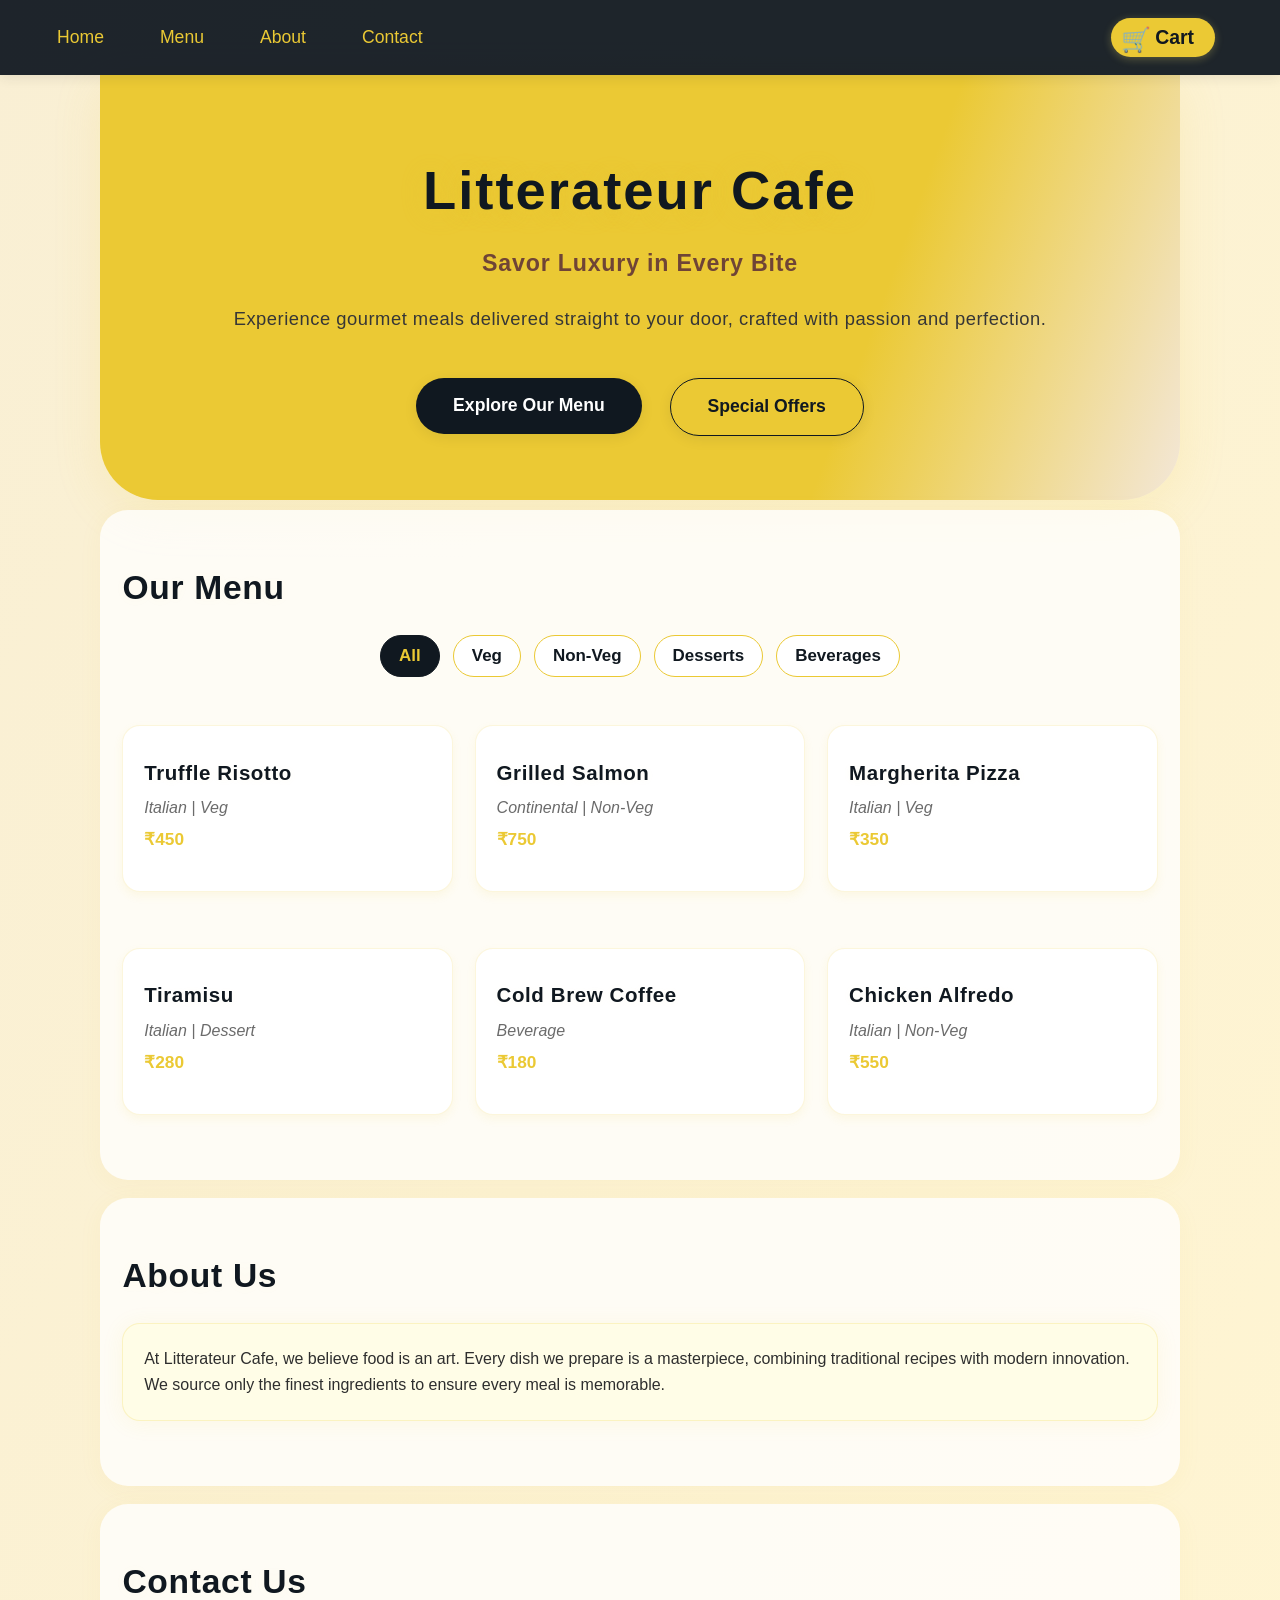
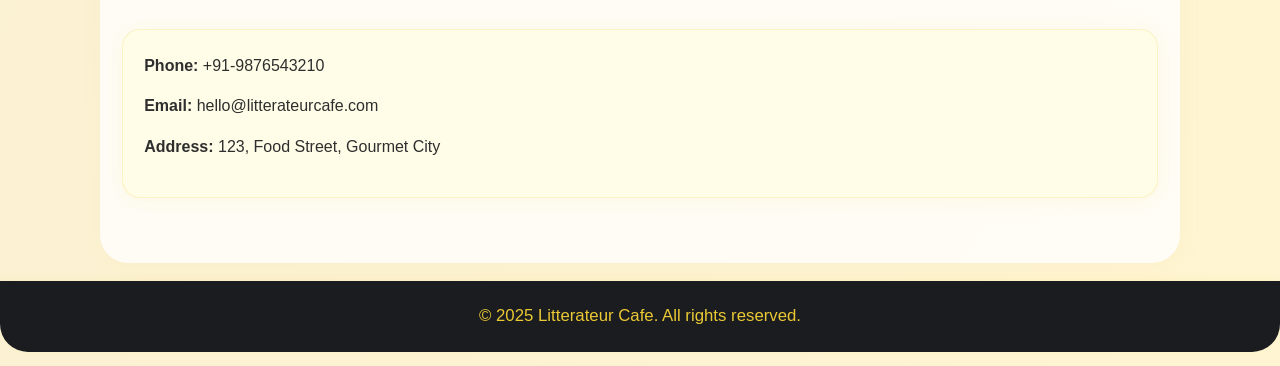
==== commit c529969f: "Update index.html" ====
--- a/index.html
+++ b/index.html
@@ -1,13 +1,254 @@
 <!DOCTYPE html>
-
-
-  <meta charset="utf-8"/>
-  <meta content="width=device-width, initial-scale=1.0" name="viewport"/>
-  Litterateur Cafe - Luxury Food Delivery
-  <link href="styles.css" rel="stylesheet"/>
-  <br>    body {<br>      font-family: 'Montserrat', Arial, sans-serif;<br>      background: linear-gradient(120deg, #f9efd4 0%, #fff5d2 100%);<br>      margin: 0;<br>      color: #2e2e2e;<br>    }<br>    html { scroll-behavior: smooth; }<br>    /* Premium nav styling */<br>    nav {<br>      background: rgba(16,24,32,0.94);<br>      color: #fff;<br>      padding: 0.6rem 0 0.6rem 0;<br>      position: sticky;<br>      top: 0;<br>      z-index: 10;<br>      box-shadow: 0 2px 12px rgba(43,43,43,0.11);<br>      display: flex;<br>      align-items: center;<br>      justify-content: space-between;<br>      font-weight: 600;<br>      font-size: 1.1em;<br>    }<br>    .nav-main {<br>      display: flex;<br>      align-items: center;<br>      gap: 22px;<br>      margin-left: 40px;<br>    }<br>    .nav-main a {<br>      color: #ebc934;<br>      text-decoration: none;<br>      padding: 3px 12px;<br>      border-radius: 28px;<br>      transition: background 0.15s, color 0.15s;<br>    }<br>    .nav-main a:hover {<br>      background: #ebc9341e;<br>      color: #fff;<br>    }<br>    .cart-area {<br>      margin-right: 45px;<br>      position: relative;<br>    }<br>    .cart-btn {<br>      background: #ebc934;<br>      color: #101820;<br>      font-weight: 700;<br>      border-radius: 24px;<br>      padding: 0.43em 1.09em 0.43em 2.3em;<br>      border: none;<br>      box-shadow: 0 2px 8px #fde86b45;<br>      cursor: pointer;<br>      font-size: 1.1em;<br>      position: relative;<br>    }<br>    .cart-btn::before {<br>      content: '🛒';<br>      position: absolute;<br>      left: 10px;<br>      font-size: 1.24em;<br>    }<br>    /* Hero section premium styling */<br>    .hero {<br>      background: linear-gradient(110deg, #ebc934 70%, #f3e7d8 100%);<br>      padding: 72px 0 64px 0;<br>      text-align: center;<br>      border-radius: 0 0 58px 58px;<br>      box-shadow: 0 12px 48px rgba(235,201,52,0.15);<br>      margin-bottom: 10px;<br>    }<br>    .hero-title {<br>      font-size: 3.4em;<br>      margin-bottom: 0.2em;<br>      font-weight: 900;<br>      color: #101820;<br>      letter-spacing: 2px;<br>      text-shadow: 0 2px 24px #ebc9344e;<br>    }<br>    .hero-subtitle {<br>      font-size: 1.45em;<br>      color: #6F4436;<br>      font-weight: 600;<br>      margin-bottom: 1.4rem;<br>      letter-spacing: .8px;<br>    }<br>    .hero-description {<br>      color: #363636;<br>      font-size: 1.15em;<br>      margin-bottom: 2.4em;<br>      font-weight: 500;<br>      letter-spacing: .5px;<br>    }<br>    .hero-buttons {<br>      margin-top: 2.1em;<br>      display: flex;<br>      gap: 28px;<br>      justify-content: center;<br>      flex-wrap: wrap;<br>    }<br>    .btn {<br>      padding: 1em 2.1em;<br>      border-radius: 35px;<br>      font-weight: 700;<br>      font-size: 1.1em;<br>      background: #101820;<br>      color: #fff;<br>      border: none;<br>      cursor: pointer;<br>      transition: box-shadow 0.16s, background 0.16s, color 0.17s;<br>      box-shadow: 0 3px 14px #10182014;<br>    }<br>    .btn:hover {<br>      background: #ebc934;<br>      color: #101820;<br>    }<br>    .btn.btn-secondary {<br>      background: #ebc934;<br>      color: #101820;<br>      border: 1.7px solid #101820;<br>    }<br>    .btn.btn-secondary:hover {<br>      background: #101820;<br>      color: #ebc934;<br>    }<br>    /* Section styles */<br>    section {<br>      padding: 3.2em 1.4em;<br>      max-width: 1080px;<br>      margin: auto;<br>      border-radius: 28px;<br>      background: rgba(255,255,255,0.78);<br>      box-shadow: 0 4px 24px rgba(229, 190, 53, 0.06);<br>      margin-bottom: 18px;<br>    }<br>    h2 {<br>      color: #101820;<br>      font-size: 2.1em;<br>      font-weight: 800;<br>      letter-spacing: .7px;<br>      margin-bottom: 0.6em;<br>      text-shadow: 0 1px 12px #ebc9340a;<br>    }<br>    .card {<br>      background: #fff;<br>      padding: 1.4em 1.3em;<br>      border-radius: 18px;<br>      box-shadow: 0 4px 20px rgba(0,0,0,0.07);<br>      margin-bottom: 14px;<br>    }<br>    /* Premium menu grid styles */<br>    .menu-controls {<br>      display:flex;<br>      gap:13px;<br>      flex-wrap:wrap;<br>      justify-content:center;<br>      margin: 10px 0 28px;<br>    }<br>    .chip {<br>      padding: 10px 18px;<br>      border-radius: 22px;<br>      border:1.7px solid #ebc934;<br>      background:#fff;<br>      color: #101820;<br>      font-weight: 600;<br>      cursor:pointer;<br>      font-size: 1.06em;<br>      transition: background 0.13s, color 0.13s;<br>    }<br>    .chip.active, .chip:hover {<br>      background:#101820;<br>      color:#ebc934;<br>      border-color:#101820;<br>    }<br>    .menu-grid {<br>      display:grid;<br>      grid-template-columns: repeat(auto-fill, minmax(275px, 1fr));<br>      gap: 22px;<br>      margin-top: 18px;<br>    }<br>    .card.menu-item {<br>      border: 1.7px solid #ebc9342b;<br>      box-shadow: 0 4px 10px #ebc93417;<br>      transition: box-shadow 0.17s;<br>      min-height: 162px;<br>      position: relative;<br>    }<br>    .card.menu-item:hover {<br>      box-shadow: 0 6px 22px #ebc93429, 0 2px 8px #1018200a;<br>      border-color: #ebc934bb;<br>    }<br>    .menu-item h4 {<br>      margin: 8px 0 6px;<br>      color: #101820;<br>      font-size: 1.28em;<br>      letter-spacing: .6px;<br>      font-weight: 700;<br>      text-shadow: 0 1px 8px #ebc9340e;<br>    }<br>    .price {<br>      font-weight:700;<br>      color:#ebc934;<br>      font-size: 1.08em;<br>    }<br>    .menu-item .meta {<br>      color:#6b6b6b;<br>      font-size: 1em;<br>      margin-bottom: 5px;<br>      font-style: italic;<br>    }<br>    /* About & contact premium styles */<br>    .about-card, .contact-card {<br>      box-shadow: 0 2px 22px #ebc93416;<br>      background: #fffde7;<br>      border: 1.4px solid #ebc93436;<br>    }<br>    /* Footer premium styles */<br>    footer.card {<br>      background:#1a1c20;<br>      color:#ebc934;<br>      text-align:center;<br>      font-size: 1.05em;<br>      padding: 1.3em 0;<br>      margin-top: 8px;<br>      border-radius: 0 0 28px 28px;<br>      box-shadow: 0 -2px 8px #ebc93418;<br>    }<br>    @media (max-width: 700px) {<br>      nav { flex-direction: column; align-items: flex-start; padding-left: 9px;}<br>      .cart-area { margin-right: 9px; }<br>      .nav-main { margin-left: 9px;}<br>      .menu-grid { grid-template-columns: repeat(auto-fill, minmax(90vw, 1fr)); }<br>      section { padding: 1.5em 2vw; }<br>    }<br>    <nav>
+<html lang="en">
+<head>
+  <meta charset="UTF-8" />
+  <meta name="viewport" content="width=device-width, initial-scale=1.0" />
+  <title>Litterateur Cafe - Luxury Food Delivery</title>
+  <link rel="stylesheet" href="styles.css" />
+  <style>
+    body {
+      font-family: 'Montserrat', Arial, sans-serif;
+      background: linear-gradient(120deg, #f9efd4 0%, #fff5d2 100%);
+      margin: 0;
+      color: #2e2e2e;
+    }
+    html { scroll-behavior: smooth; }
+    /* Premium nav styling */
+    nav {
+      background: rgba(16,24,32,0.94);
+      color: #fff;
+      padding: 0.6rem 0 0.6rem 0;
+      position: sticky;
+      top: 0;
+      z-index: 10;
+      box-shadow: 0 2px 12px rgba(43,43,43,0.11);
+      display: flex;
+      align-items: center;
+      justify-content: space-between;
+      font-weight: 600;
+      font-size: 1.1em;
+    }
+    .nav-main {
+      display: flex;
+      align-items: center;
+      gap: 22px;
+      margin-left: 40px;
+    }
+    .nav-main a {
+      color: #ebc934;
+      text-decoration: none;
+      padding: 3px 12px;
+      border-radius: 28px;
+      transition: background 0.15s, color 0.15s;
+    }
+    .nav-main a:hover {
+      background: #ebc9341e;
+      color: #fff;
+    }
+    .cart-area {
+      margin-right: 45px;
+      position: relative;
+    }
+    .cart-btn {
+      background: #ebc934;
+      color: #101820;
+      font-weight: 700;
+      border-radius: 24px;
+      padding: 0.43em 1.09em 0.43em 2.3em;
+      border: none;
+      box-shadow: 0 2px 8px #fde86b45;
+      cursor: pointer;
+      font-size: 1.1em;
+      position: relative;
+    }
+    .cart-btn::before {
+      content: '🛒';
+      position: absolute;
+      left: 10px;
+      font-size: 1.24em;
+    }
+
+    /* Hero section premium styling */
+    .hero {
+      background: linear-gradient(110deg, #ebc934 70%, #f3e7d8 100%);
+      padding: 72px 0 64px 0;
+      text-align: center;
+      border-radius: 0 0 58px 58px;
+      box-shadow: 0 12px 48px rgba(235,201,52,0.15);
+      margin-bottom: 10px;
+    }
+    .hero-title {
+      font-size: 3.4em;
+      margin-bottom: 0.2em;
+      font-weight: 900;
+      color: #101820;
+      letter-spacing: 2px;
+      text-shadow: 0 2px 24px #ebc9344e;
+    }
+    .hero-subtitle {
+      font-size: 1.45em;
+      color: #6F4436;
+      font-weight: 600;
+      margin-bottom: 1.4rem;
+      letter-spacing: .8px;
+    }
+    .hero-description {
+      color: #363636;
+      font-size: 1.15em;
+      margin-bottom: 2.4em;
+      font-weight: 500;
+      letter-spacing: .5px;
+    }
+    .hero-buttons {
+      margin-top: 2.1em;
+      display: flex;
+      gap: 28px;
+      justify-content: center;
+      flex-wrap: wrap;
+    }
+    .btn {
+      padding: 1em 2.1em;
+      border-radius: 35px;
+      font-weight: 700;
+      font-size: 1.1em;
+      background: #101820;
+      color: #fff;
+      border: none;
+      cursor: pointer;
+      transition: box-shadow 0.16s, background 0.16s, color 0.17s;
+      box-shadow: 0 3px 14px #10182014;
+    }
+    .btn:hover {
+      background: #ebc934;
+      color: #101820;
+    }
+    .btn.btn-secondary {
+      background: #ebc934;
+      color: #101820;
+      border: 1.7px solid #101820;
+    }
+    .btn.btn-secondary:hover {
+      background: #101820;
+      color: #ebc934;
+    }
+
+    /* Section styles */
+    section {
+      padding: 3.2em 1.4em;
+      max-width: 1080px;
+      margin: auto;
+      border-radius: 28px;
+      background: rgba(255,255,255,0.78);
+      box-shadow: 0 4px 24px rgba(229, 190, 53, 0.06);
+      margin-bottom: 18px;
+    }
+    h2 {
+      color: #101820;
+      font-size: 2.1em;
+      font-weight: 800;
+      letter-spacing: .7px;
+      margin-bottom: 0.6em;
+      text-shadow: 0 1px 12px #ebc9340a;
+    }
+    .card {
+      background: #fff;
+      padding: 1.4em 1.3em;
+      border-radius: 18px;
+      box-shadow: 0 4px 20px rgba(0,0,0,0.07);
+      margin-bottom: 14px;
+    }
+
+    /* Premium menu grid styles */
+    .menu-controls {
+      display:flex;
+      gap:13px;
+      flex-wrap:wrap;
+      justify-content:center;
+      margin: 10px 0 28px;
+    }
+    .chip {
+      padding: 10px 18px;
+      border-radius: 22px;
+      border:1.7px solid #ebc934;
+      background:#fff;
+      color: #101820;
+      font-weight: 600;
+      cursor:pointer;
+      font-size: 1.06em;
+      transition: background 0.13s, color 0.13s;
+    }
+    .chip.active, .chip:hover {
+      background:#101820;
+      color:#ebc934;
+      border-color:#101820;
+    }
+    .menu-grid {
+      display:grid;
+      grid-template-columns: repeat(auto-fill, minmax(275px, 1fr));
+      gap: 22px;
+      margin-top: 18px;
+    }
+    .card.menu-item {
+      border: 1.7px solid #ebc9342b;
+      box-shadow: 0 4px 10px #ebc93417;
+      transition: box-shadow 0.17s;
+      min-height: 162px;
+      position: relative;
+    }
+    .card.menu-item:hover {
+      box-shadow: 0 6px 22px #ebc93429, 0 2px 8px #1018200a;
+      border-color: #ebc934bb;
+    }
+    .menu-item h4 {
+      margin: 8px 0 6px;
+      color: #101820;
+      font-size: 1.28em;
+      letter-spacing: .6px;
+      font-weight: 700;
+      text-shadow: 0 1px 8px #ebc9340e;
+    }
+    .price {
+      font-weight:700;
+      color:#ebc934;
+      font-size: 1.08em;
+    }
+    .menu-item .meta {
+      color:#6b6b6b;
+      font-size: 1em;
+      margin-bottom: 5px;
+      font-style: italic;
+    }
+
+    /* About & contact premium styles */
+    .about-card, .contact-card {
+      box-shadow: 0 2px 22px #ebc93416;
+      background: #fffde7;
+      border: 1.4px solid #ebc93436;
+    }
+
+    /* Footer premium styles */
+    footer.card {
+      background:#1a1c20;
+      color:#ebc934;
+      text-align:center;
+      font-size: 1.05em;
+      padding: 1.3em 0;
+      margin-top: 8px;
+      border-radius: 0 0 28px 28px;
+      box-shadow: 0 -2px 8px #ebc93418;
+    }
+    @media (max-width: 700px) {
+      nav { flex-direction: column; align-items: flex-start; padding-left: 9px;}
+      .cart-area { margin-right: 9px; }
+      .nav-main { margin-left: 9px;}
+      .menu-grid { grid-template-columns: repeat(auto-fill, minmax(90vw, 1fr)); }
+      section { padding: 1.5em 2vw; }
+    }
+  </style>
+</head>
+<body>
+  <nav>
     <div class="nav-main">
-      <a href="login page.html">Login</a>
       <a href="#home">Home</a>
       <a href="#menu">Menu</a>
       <a href="#about">About</a>
@@ -17,6 +258,7 @@
       <a href="Cart and checkout.html"><button class="cart-btn">Cart</button></a>
     </div>
   </nav>
+
   <section class="hero" id="home">
     <h1 class="hero-title">Litterateur Cafe</h1>
     <p class="hero-subtitle">Savor Luxury in Every Bite</p>
@@ -26,8 +268,9 @@
       <button class="btn btn-secondary">Special Offers</button>
     </div>
   </section>
+
   <section id="menu">
-    Our Menu
+    <h2>Our Menu</h2>
     <div class="menu-controls">
       <button class="chip active" data-filter="all">All</button>
       <button class="chip" data-filter="veg">Veg</button>
@@ -37,50 +280,69 @@
     </div>
     <div class="menu-grid">
       <div class="card menu-item" data-cat="veg">
-        Truffle Risotto
+        <h4>Truffle Risotto</h4>
         <p class="meta">Italian | Veg</p>
         <p class="price">₹450</p>
       </div>
       <div class="card menu-item" data-cat="non-veg">
-        Grilled Salmon
+        <h4>Grilled Salmon</h4>
         <p class="meta">Continental | Non-Veg</p>
         <p class="price">₹750</p>
       </div>
       <div class="card menu-item" data-cat="veg">
-        Margherita Pizza
+        <h4>Margherita Pizza</h4>
         <p class="meta">Italian | Veg</p>
         <p class="price">₹350</p>
       </div>
       <div class="card menu-item" data-cat="dessert">
-        Tiramisu
+        <h4>Tiramisu</h4>
         <p class="meta">Italian | Dessert</p>
         <p class="price">₹280</p>
       </div>
       <div class="card menu-item" data-cat="beverage">
-        Cold Brew Coffee
+        <h4>Cold Brew Coffee</h4>
         <p class="meta">Beverage</p>
         <p class="price">₹180</p>
       </div>
       <div class="card menu-item" data-cat="non-veg">
-        Chicken Alfredo
+        <h4>Chicken Alfredo</h4>
         <p class="meta">Italian | Non-Veg</p>
         <p class="price">₹550</p>
       </div>
     </div>
   </section>
+
   <section id="about">
-    About Us
+    <h2>About Us</h2>
     <p class="card about-card">At Litterateur Cafe, we believe food is an art. Every dish we prepare is a masterpiece, combining traditional recipes with modern innovation. We source only the finest ingredients to ensure every meal is memorable.</p>
   </section>
+
   <section id="contact">
-    Contact Us
+    <h2>Contact Us</h2>
     <div class="card contact-card">
-      Phone: +91-9876543210
-      Email: hello@litterateurcafe.com
-      Address: 123, Food Street, Gourmet City
+      <p><strong>Phone:</strong> +91-9876543210</p>
+      <p><strong>Email:</strong> hello@litterateurcafe.com</p>
+      <p><strong>Address:</strong> 123, Food Street, Gourmet City</p>
     </div>
   </section>
+
   <footer class="card" style="background:#1a1c20; color:#ebc934; text-align:center">
     © 2025 Litterateur Cafe. All rights reserved.
   </footer>
-  <br>    // Premium menu filter logic<br>    document.addEventListener('click', (e) => {<br>      const btn = e.target.closest('.chip');<br>      if (!btn) return;<br>      document.querySelectorAll('.chip').forEach(c => c.classList.remove('active'));<br>      btn.classList.add('active');<br>      const cat = btn.dataset.filter;<br>      document.querySelectorAll('.menu-item').forEach(it => {<br>        const cats = it.dataset.cat.split(' ');<br>        it.style.display = (cat === 'all' || cats.includes(cat)) ? '' : 'none';<br>      });<br>    });<br>  
+
+  <script>
+    // Premium menu filter logic
+    document.addEventListener('click', (e) => {
+      const btn = e.target.closest('.chip');
+      if (!btn) return;
+      document.querySelectorAll('.chip').forEach(c => c.classList.remove('active'));
+      btn.classList.add('active');
+      const cat = btn.dataset.filter;
+      document.querySelectorAll('.menu-item').forEach(it => {
+        const cats = it.dataset.cat.split(' ');
+        it.style.display = (cat === 'all' || cats.includes(cat)) ? '' : 'none';
+      });
+    });
+  </script>
+</body>
+</html>
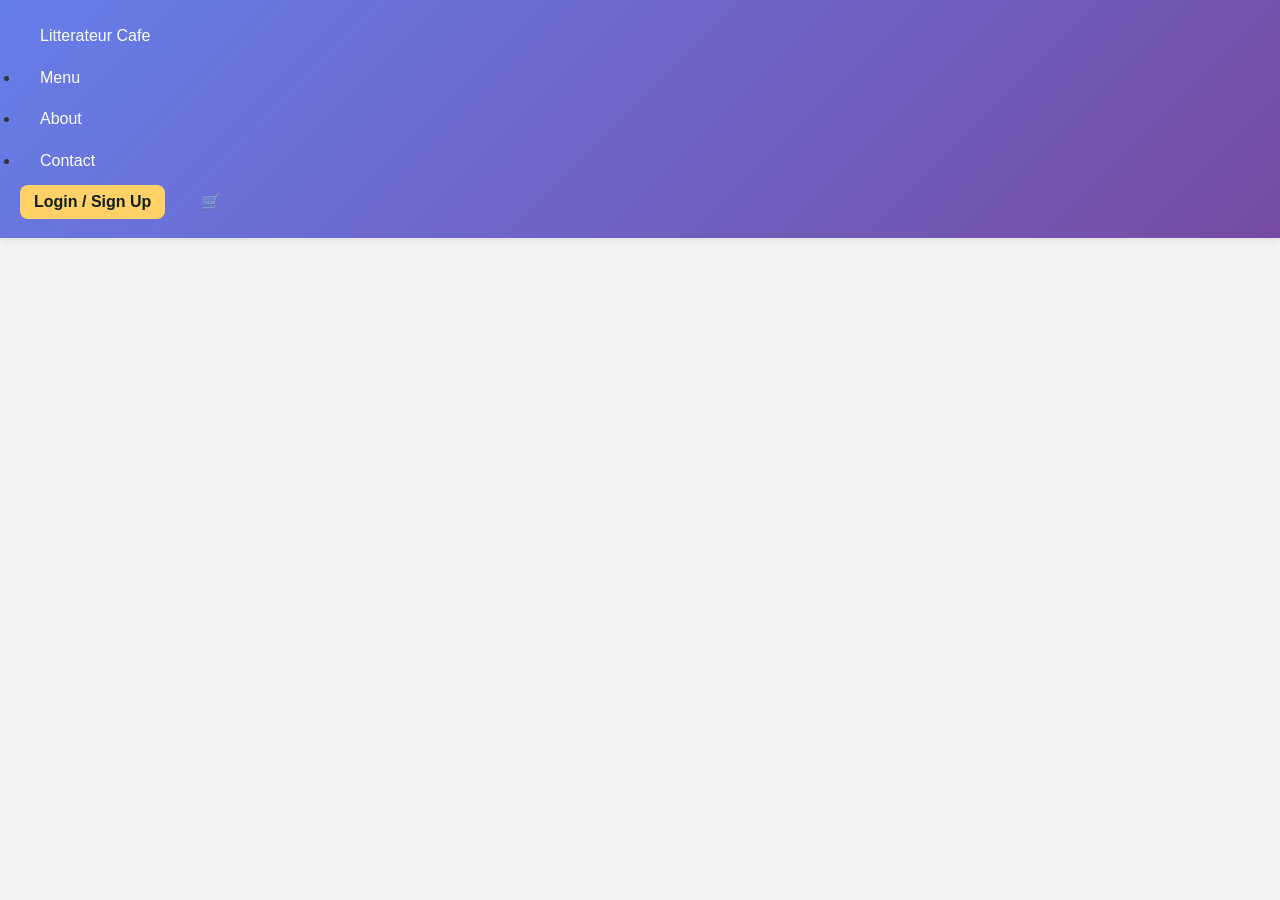
==== commit ad0c1d7f: "Make dynamic login/profile in navigation." ====
--- a/index.html
+++ b/index.html
@@ -6,343 +6,114 @@
   <title>Litterateur Cafe - Luxury Food Delivery</title>
   <link rel="stylesheet" href="styles.css" />
   <style>
-    body {
-      font-family: 'Montserrat', Arial, sans-serif;
-      background: linear-gradient(120deg, #f9efd4 0%, #fff5d2 100%);
-      margin: 0;
-      color: #2e2e2e;
-    }
-    html { scroll-behavior: smooth; }
-    /* Premium nav styling */
-    nav {
-      background: rgba(16,24,32,0.94);
-      color: #fff;
-      padding: 0.6rem 0 0.6rem 0;
-      position: sticky;
-      top: 0;
-      z-index: 10;
-      box-shadow: 0 2px 12px rgba(43,43,43,0.11);
-      display: flex;
-      align-items: center;
-      justify-content: space-between;
-      font-weight: 600;
-      font-size: 1.1em;
-    }
-    .nav-main {
-      display: flex;
-      align-items: center;
-      gap: 22px;
-      margin-left: 40px;
-    }
-    .nav-main a {
-      color: #ebc934;
-      text-decoration: none;
-      padding: 3px 12px;
-      border-radius: 28px;
-      transition: background 0.15s, color 0.15s;
-    }
-    .nav-main a:hover {
-      background: #ebc9341e;
-      color: #fff;
-    }
-    .cart-area {
-      margin-right: 45px;
-      position: relative;
-    }
-    .cart-btn {
-      background: #ebc934;
-      color: #101820;
-      font-weight: 700;
-      border-radius: 24px;
-      padding: 0.43em 1.09em 0.43em 2.3em;
-      border: none;
-      box-shadow: 0 2px 8px #fde86b45;
-      cursor: pointer;
-      font-size: 1.1em;
-      position: relative;
-    }
-    .cart-btn::before {
-      content: '🛒';
-      position: absolute;
-      left: 10px;
-      font-size: 1.24em;
-    }
-
-    /* Hero section premium styling */
-    .hero {
-      background: linear-gradient(110deg, #ebc934 70%, #f3e7d8 100%);
-      padding: 72px 0 64px 0;
-      text-align: center;
-      border-radius: 0 0 58px 58px;
-      box-shadow: 0 12px 48px rgba(235,201,52,0.15);
-      margin-bottom: 10px;
-    }
-    .hero-title {
-      font-size: 3.4em;
-      margin-bottom: 0.2em;
-      font-weight: 900;
-      color: #101820;
-      letter-spacing: 2px;
-      text-shadow: 0 2px 24px #ebc9344e;
-    }
-    .hero-subtitle {
-      font-size: 1.45em;
-      color: #6F4436;
-      font-weight: 600;
-      margin-bottom: 1.4rem;
-      letter-spacing: .8px;
-    }
-    .hero-description {
-      color: #363636;
-      font-size: 1.15em;
-      margin-bottom: 2.4em;
-      font-weight: 500;
-      letter-spacing: .5px;
-    }
-    .hero-buttons {
-      margin-top: 2.1em;
-      display: flex;
-      gap: 28px;
-      justify-content: center;
-      flex-wrap: wrap;
-    }
-    .btn {
-      padding: 1em 2.1em;
-      border-radius: 35px;
-      font-weight: 700;
-      font-size: 1.1em;
-      background: #101820;
-      color: #fff;
-      border: none;
-      cursor: pointer;
-      transition: box-shadow 0.16s, background 0.16s, color 0.17s;
-      box-shadow: 0 3px 14px #10182014;
-    }
-    .btn:hover {
-      background: #ebc934;
-      color: #101820;
-    }
-    .btn.btn-secondary {
-      background: #ebc934;
-      color: #101820;
-      border: 1.7px solid #101820;
-    }
-    .btn.btn-secondary:hover {
-      background: #101820;
-      color: #ebc934;
-    }
-
-    /* Section styles */
-    section {
-      padding: 3.2em 1.4em;
-      max-width: 1080px;
-      margin: auto;
-      border-radius: 28px;
-      background: rgba(255,255,255,0.78);
-      box-shadow: 0 4px 24px rgba(229, 190, 53, 0.06);
-      margin-bottom: 18px;
-    }
-    h2 {
-      color: #101820;
-      font-size: 2.1em;
-      font-weight: 800;
-      letter-spacing: .7px;
-      margin-bottom: 0.6em;
-      text-shadow: 0 1px 12px #ebc9340a;
-    }
-    .card {
-      background: #fff;
-      padding: 1.4em 1.3em;
-      border-radius: 18px;
-      box-shadow: 0 4px 20px rgba(0,0,0,0.07);
-      margin-bottom: 14px;
-    }
-
-    /* Premium menu grid styles */
-    .menu-controls {
-      display:flex;
-      gap:13px;
-      flex-wrap:wrap;
-      justify-content:center;
-      margin: 10px 0 28px;
-    }
-    .chip {
-      padding: 10px 18px;
-      border-radius: 22px;
-      border:1.7px solid #ebc934;
-      background:#fff;
-      color: #101820;
-      font-weight: 600;
-      cursor:pointer;
-      font-size: 1.06em;
-      transition: background 0.13s, color 0.13s;
-    }
-    .chip.active, .chip:hover {
-      background:#101820;
-      color:#ebc934;
-      border-color:#101820;
-    }
-    .menu-grid {
-      display:grid;
-      grid-template-columns: repeat(auto-fill, minmax(275px, 1fr));
-      gap: 22px;
-      margin-top: 18px;
-    }
-    .card.menu-item {
-      border: 1.7px solid #ebc9342b;
-      box-shadow: 0 4px 10px #ebc93417;
-      transition: box-shadow 0.17s;
-      min-height: 162px;
-      position: relative;
-    }
-    .card.menu-item:hover {
-      box-shadow: 0 6px 22px #ebc93429, 0 2px 8px #1018200a;
-      border-color: #ebc934bb;
-    }
-    .menu-item h4 {
-      margin: 8px 0 6px;
-      color: #101820;
-      font-size: 1.28em;
-      letter-spacing: .6px;
-      font-weight: 700;
-      text-shadow: 0 1px 8px #ebc9340e;
-    }
-    .price {
-      font-weight:700;
-      color:#ebc934;
-      font-size: 1.08em;
-    }
-    .menu-item .meta {
-      color:#6b6b6b;
-      font-size: 1em;
-      margin-bottom: 5px;
-      font-style: italic;
-    }
-
-    /* About & contact premium styles */
-    .about-card, .contact-card {
-      box-shadow: 0 2px 22px #ebc93416;
-      background: #fffde7;
-      border: 1.4px solid #ebc93436;
-    }
-
-    /* Footer premium styles */
-    footer.card {
-      background:#1a1c20;
-      color:#ebc934;
-      text-align:center;
-      font-size: 1.05em;
-      padding: 1.3em 0;
-      margin-top: 8px;
-      border-radius: 0 0 28px 28px;
-      box-shadow: 0 -2px 8px #ebc93418;
-    }
-    @media (max-width: 700px) {
-      nav { flex-direction: column; align-items: flex-start; padding-left: 9px;}
-      .cart-area { margin-right: 9px; }
-      .nav-main { margin-left: 9px;}
-      .menu-grid { grid-template-columns: repeat(auto-fill, minmax(90vw, 1fr)); }
-      section { padding: 1.5em 2vw; }
-    }
+    /* Minimal inline styles to position auth next to cart without breaking existing CSS */
+    .nav-actions { display:flex; align-items:center; gap:16px; margin-left:auto; }
+    .auth-btn { background:#ffd166; color:#102020; border:none; padding:8px 14px; border-radius:8px; font-weight:600; cursor:pointer; }
+    .profile { position:relative; display:none; }
+    .profile-btn { background:transparent; border:none; cursor:pointer; display:flex; align-items:center; gap:8px; color:#fff; }
+    .avatar { width:28px; height:28px; border-radius:50%; background:#ffd166; color:#102020; display:flex; align-items:center; justify-content:center; font-weight:700; }
+    .dropdown { position:absolute; right:0; top:120%; background:#fff; color:#222; border-radius:10px; box-shadow:0 8px 24px rgba(0,0,0,.12); padding:8px; width:180px; display:none; }
+    .dropdown a { display:block; padding:10px 12px; border-radius:8px; text-decoration:none; color:#222; }
+    .dropdown a:hover { background:#f5f5f7; }
+    .profile.open .dropdown { display:block; }
+    @media(max-width:720px){ .nav-actions{ gap:10px;} .auth-btn{ padding:6px 10px;} }
   </style>
 </head>
 <body>
   <nav>
     <div class="nav-main">
-      <a href="#home">Home</a>
-      <a href="#menu">Menu</a>
-      <a href="#about">About</a>
-      <a href="#contact">Contact</a>
+      <a class="brand" href="#home">Litterateur Cafe</a>
+      <ul class="nav-links">
+        <li><a href="#menu">Menu</a></li>
+        <li><a href="#about">About</a></li>
+        <li><a href="#contact">Contact</a></li>
+      </ul>
     </div>
-    <div class="cart-area">
-      <a href="Cart and checkout.html"><button class="cart-btn">Cart</button></a>
+
+    <!-- Right side actions: Login/Sign Up left of Cart -->
+    <div class="nav-actions">
+      <button id="authButton" class="auth-btn">Login / Sign Up</button>
+
+      <!-- Profile shown only when logged in -->
+      <div id="profile" class="profile" aria-haspopup="menu" aria-expanded="false">
+        <button id="profileBtn" class="profile-btn" aria-label="User menu">
+          <span class="avatar" aria-hidden="true">U</span>
+          <svg width="16" height="16" viewBox="0 0 24 24" fill="none" stroke="currentColor" stroke-width="2" stroke-linecap="round" stroke-linejoin="round"><path d="M6 9l6 6 6-6"/></svg>
+        </button>
+        <div class="dropdown" role="menu">
+          <a href="/dashboard" role="menuitem">Dashboard</a>
+          <a href="#" id="logout" role="menuitem">Logout</a>
+        </div>
+      </div>
+
+      <!-- Existing cart icon/button -->
+      <a id="cart" class="cart" href="#cart" aria-label="Cart">
+        🛒
+      </a>
     </div>
   </nav>
 
-  <section class="hero" id="home">
-    <h1 class="hero-title">Litterateur Cafe</h1>
-    <p class="hero-subtitle">Savor Luxury in Every Bite</p>
-    <p class="hero-description">Experience gourmet meals delivered straight to your door, crafted with passion and perfection.</p>
-    <div class="hero-buttons">
-      <a href="#menu"><button class="btn">Explore Our Menu</button></a>
-      <button class="btn btn-secondary">Special Offers</button>
-    </div>
-  </section>
-
-  <section id="menu">
-    <h2>Our Menu</h2>
-    <div class="menu-controls">
-      <button class="chip active" data-filter="all">All</button>
-      <button class="chip" data-filter="veg">Veg</button>
-      <button class="chip" data-filter="non-veg">Non-Veg</button>
-      <button class="chip" data-filter="dessert">Desserts</button>
-      <button class="chip" data-filter="beverage">Beverages</button>
-    </div>
-    <div class="menu-grid">
-      <div class="card menu-item" data-cat="veg">
-        <h4>Truffle Risotto</h4>
-        <p class="meta">Italian | Veg</p>
-        <p class="price">₹450</p>
-      </div>
-      <div class="card menu-item" data-cat="non-veg">
-        <h4>Grilled Salmon</h4>
-        <p class="meta">Continental | Non-Veg</p>
-        <p class="price">₹750</p>
-      </div>
-      <div class="card menu-item" data-cat="veg">
-        <h4>Margherita Pizza</h4>
-        <p class="meta">Italian | Veg</p>
-        <p class="price">₹350</p>
-      </div>
-      <div class="card menu-item" data-cat="dessert">
-        <h4>Tiramisu</h4>
-        <p class="meta">Italian | Dessert</p>
-        <p class="price">₹280</p>
-      </div>
-      <div class="card menu-item" data-cat="beverage">
-        <h4>Cold Brew Coffee</h4>
-        <p class="meta">Beverage</p>
-        <p class="price">₹180</p>
-      </div>
-      <div class="card menu-item" data-cat="non-veg">
-        <h4>Chicken Alfredo</h4>
-        <p class="meta">Italian | Non-Veg</p>
-        <p class="price">₹550</p>
-      </div>
-    </div>
-  </section>
-
-  <section id="about">
-    <h2>About Us</h2>
-    <p class="card about-card">At Litterateur Cafe, we believe food is an art. Every dish we prepare is a masterpiece, combining traditional recipes with modern innovation. We source only the finest ingredients to ensure every meal is memorable.</p>
-  </section>
-
-  <section id="contact">
-    <h2>Contact Us</h2>
-    <div class="card contact-card">
-      <p><strong>Phone:</strong> +91-9876543210</p>
-      <p><strong>Email:</strong> hello@litterateurcafe.com</p>
-      <p><strong>Address:</strong> 123, Food Street, Gourmet City</p>
-    </div>
-  </section>
-
-  <footer class="card" style="background:#1a1c20; color:#ebc934; text-align:center">
-    © 2025 Litterateur Cafe. All rights reserved.
-  </footer>
+  <!-- Existing page content (kept minimal here because original file excerpt was partial) -->
+  <main>
+    <section id="menu">
+      <!-- menu items here -->
+    </section>
+  </main>
 
   <script>
-    // Premium menu filter logic
-    document.addEventListener('click', (e) => {
-      const btn = e.target.closest('.chip');
-      if (!btn) return;
-      document.querySelectorAll('.chip').forEach(c => c.classList.remove('active'));
-      btn.classList.add('active');
-      const cat = btn.dataset.filter;
-      document.querySelectorAll('.menu-item').forEach(it => {
-        const cats = it.dataset.cat.split(' ');
-        it.style.display = (cat === 'all' || cats.includes(cat)) ? '' : 'none';
+    // Helper to reflect auth state in navbar
+    function updateAuthUI(){
+      const loggedIn = localStorage.getItem('userLoggedIn') === 'true';
+      const authBtn = document.getElementById('authButton');
+      const profile = document.getElementById('profile');
+      if(!authBtn || !profile) return;
+      if(loggedIn){
+        authBtn.style.display = 'none';
+        profile.style.display = 'inline-flex';
+      } else {
+        authBtn.style.display = 'inline-flex';
+        profile.style.display = 'none';
+      }
+    }
+
+    // Mock actions for demo integration
+    document.addEventListener('click', function(e){
+      const profile = document.getElementById('profile');
+      const btn = document.getElementById('profileBtn');
+      if(profile && btn){
+        if(btn.contains(e.target)){
+          const open = profile.classList.toggle('open');
+          profile.setAttribute('aria-expanded', String(open));
+        } else if(!profile.contains(e.target)){
+          profile.classList.remove('open');
+          profile.setAttribute('aria-expanded','false');
+        }
+      }
+    });
+
+    // Login/Sign Up button toggles demo login state (replace with real modal/flow)
+    const authBtn = document.getElementById('authButton');
+    if(authBtn){
+      authBtn.addEventListener('click', function(){
+        localStorage.setItem('userLoggedIn', 'true');
+        updateAuthUI();
       });
-    });
+    }
+
+    // Logout clears state
+    const logout = document.getElementById('logout');
+    if(logout){
+      logout.addEventListener('click', function(e){
+        e.preventDefault();
+        localStorage.setItem('userLoggedIn', 'false');
+        updateAuthUI();
+      });
+    }
+
+    // Initialize on load
+    document.addEventListener('DOMContentLoaded', updateAuthUI);
+    // Also run immediately in case script is at bottom
+    updateAuthUI();
   </script>
 </body>
 </html>
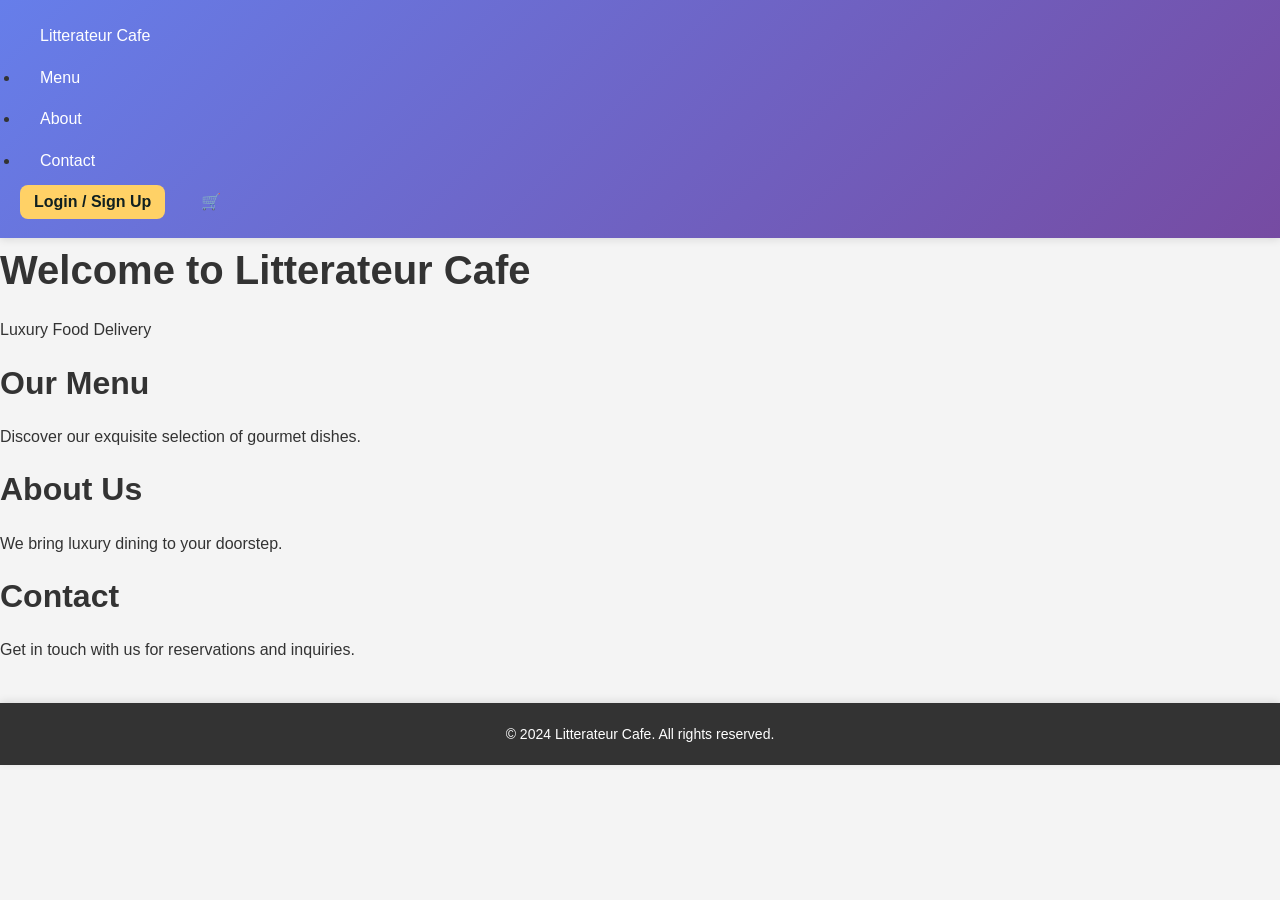
==== commit fd9bd7bd: "Fix dynamic login/profile UI in navigation." ====
--- a/index.html
+++ b/index.html
@@ -29,11 +29,9 @@
         <li><a href="#contact">Contact</a></li>
       </ul>
     </div>
-
     <!-- Right side actions: Login/Sign Up left of Cart -->
     <div class="nav-actions">
       <button id="authButton" class="auth-btn">Login / Sign Up</button>
-
       <!-- Profile shown only when logged in -->
       <div id="profile" class="profile" aria-haspopup="menu" aria-expanded="false">
         <button id="profileBtn" class="profile-btn" aria-label="User menu">
@@ -45,29 +43,43 @@
           <a href="#" id="logout" role="menuitem">Logout</a>
         </div>
       </div>
-
       <!-- Existing cart icon/button -->
-      <a id="cart" class="cart" href="#cart" aria-label="Cart">
-        🛒
-      </a>
+      <a id="cart" class="cart" href="#cart" aria-label="Cart">🛒</a>
     </div>
   </nav>
 
-  <!-- Existing page content (kept minimal here because original file excerpt was partial) -->
-  <main>
-    <section id="menu">
-      <!-- menu items here -->
-    </section>
-  </main>
+  <header>
+    <h1>Welcome to Litterateur Cafe</h1>
+    <p>Luxury Food Delivery</p>
+  </header>
+
+  <section id="menu">
+    <h2>Our Menu</h2>
+    <p>Discover our exquisite selection of gourmet dishes.</p>
+  </section>
+
+  <section id="about">
+    <h2>About Us</h2>
+    <p>We bring luxury dining to your doorstep.</p>
+  </section>
+
+  <section id="contact">
+    <h2>Contact</h2>
+    <p>Get in touch with us for reservations and inquiries.</p>
+  </section>
+
+  <footer>
+    <p>&copy; 2024 Litterateur Cafe. All rights reserved.</p>
+  </footer>
 
   <script>
-    // Helper to reflect auth state in navbar
-    function updateAuthUI(){
+    // Dynamic Login/Profile UI Logic
+    function updateAuthUI() {
       const loggedIn = localStorage.getItem('userLoggedIn') === 'true';
       const authBtn = document.getElementById('authButton');
       const profile = document.getElementById('profile');
-      if(!authBtn || !profile) return;
-      if(loggedIn){
+      if (!authBtn || !profile) return;
+      if (loggedIn) {
         authBtn.style.display = 'none';
         profile.style.display = 'inline-flex';
       } else {
@@ -75,41 +87,37 @@
         profile.style.display = 'none';
       }
     }
-
     // Mock actions for demo integration
-    document.addEventListener('click', function(e){
+    document.addEventListener('click', function(e) {
       const profile = document.getElementById('profile');
       const btn = document.getElementById('profileBtn');
-      if(profile && btn){
-        if(btn.contains(e.target)){
+      if (profile && btn) {
+        if (btn.contains(e.target)) {
           const open = profile.classList.toggle('open');
           profile.setAttribute('aria-expanded', String(open));
-        } else if(!profile.contains(e.target)){
+        } else if (!profile.contains(e.target)) {
           profile.classList.remove('open');
           profile.setAttribute('aria-expanded','false');
         }
       }
     });
-
     // Login/Sign Up button toggles demo login state (replace with real modal/flow)
     const authBtn = document.getElementById('authButton');
-    if(authBtn){
-      authBtn.addEventListener('click', function(){
+    if (authBtn) {
+      authBtn.addEventListener('click', function() {
         localStorage.setItem('userLoggedIn', 'true');
         updateAuthUI();
       });
     }
-
     // Logout clears state
     const logout = document.getElementById('logout');
-    if(logout){
-      logout.addEventListener('click', function(e){
+    if (logout) {
+      logout.addEventListener('click', function(e) {
         e.preventDefault();
         localStorage.setItem('userLoggedIn', 'false');
         updateAuthUI();
       });
     }
-
     // Initialize on load
     document.addEventListener('DOMContentLoaded', updateAuthUI);
     // Also run immediately in case script is at bottom
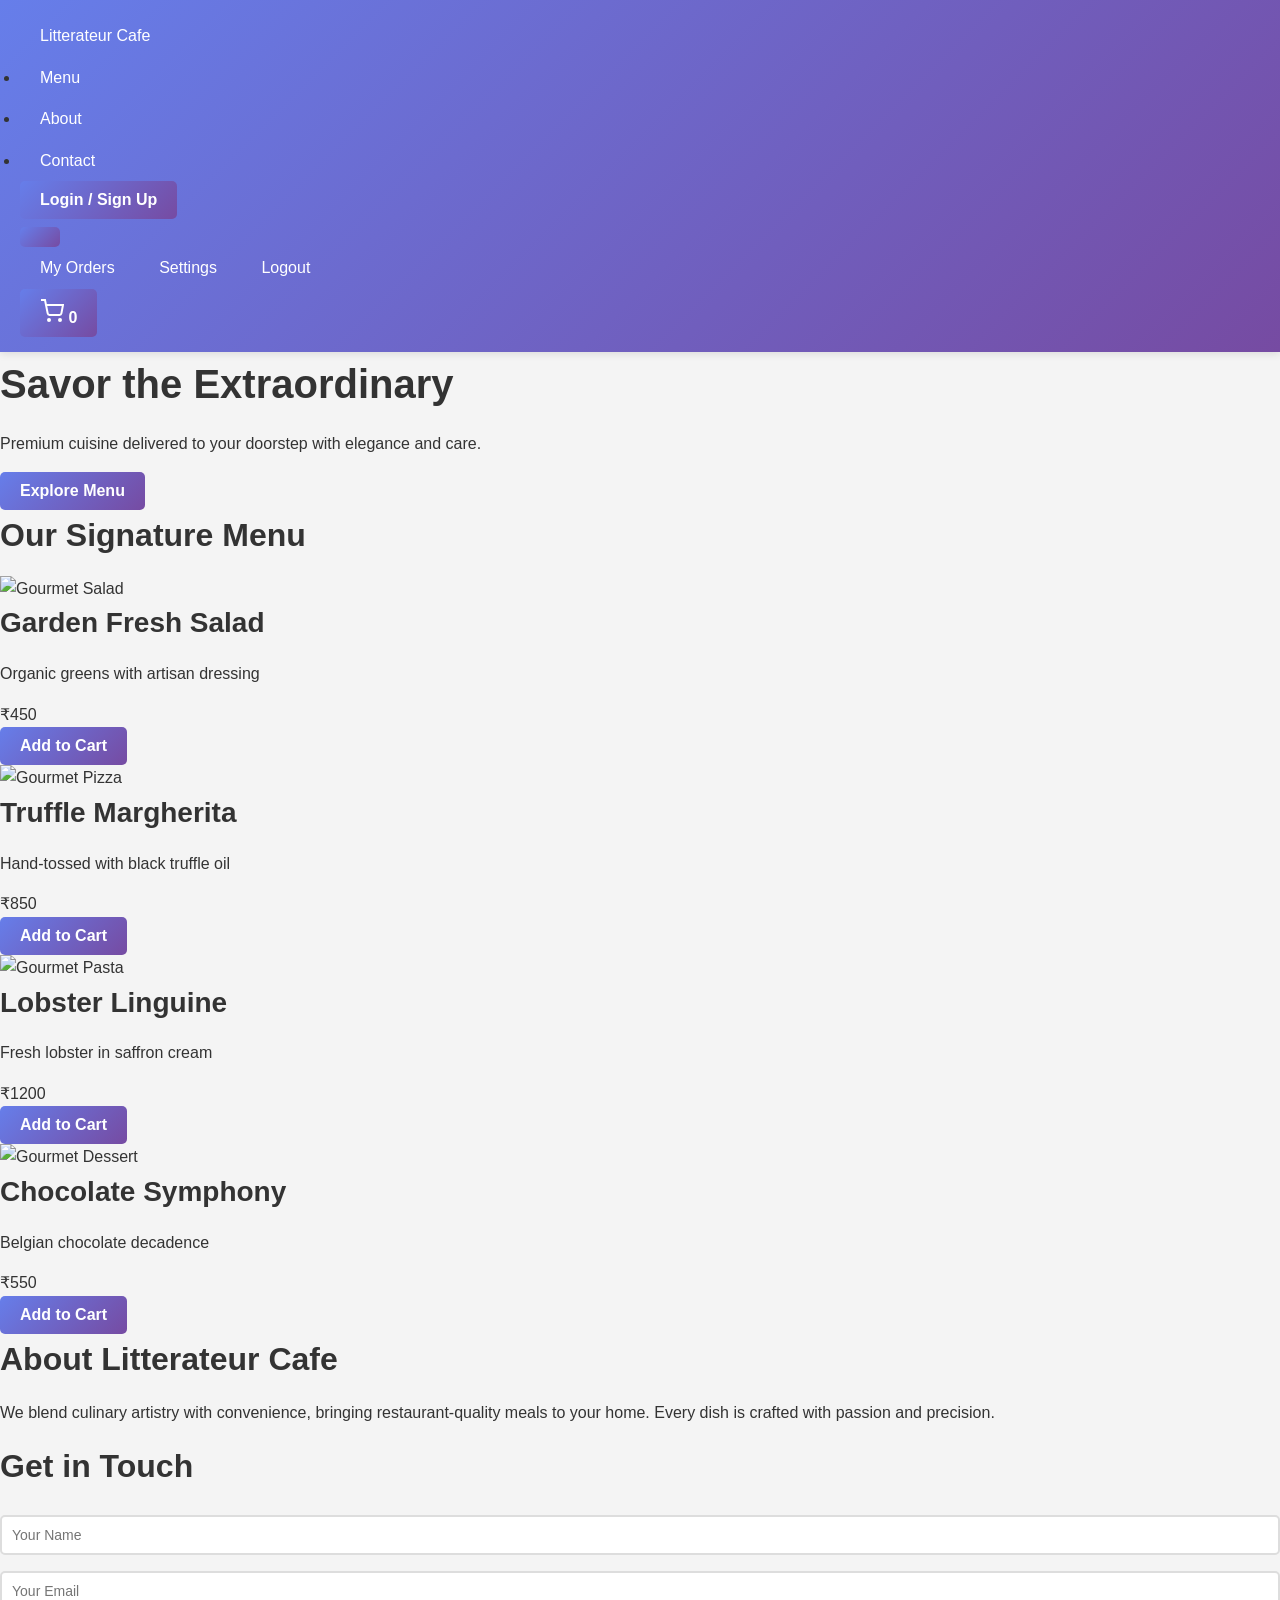
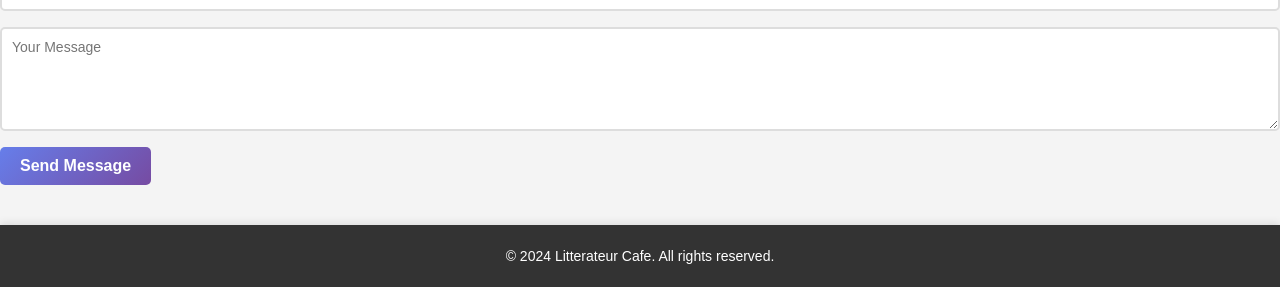
==== commit 36631723: "Make style and index file fully consistent." ====
--- a/index.html
+++ b/index.html
@@ -5,19 +5,6 @@
   <meta name="viewport" content="width=device-width, initial-scale=1.0" />
   <title>Litterateur Cafe - Luxury Food Delivery</title>
   <link rel="stylesheet" href="styles.css" />
-  <style>
-    /* Minimal inline styles to position auth next to cart without breaking existing CSS */
-    .nav-actions { display:flex; align-items:center; gap:16px; margin-left:auto; }
-    .auth-btn { background:#ffd166; color:#102020; border:none; padding:8px 14px; border-radius:8px; font-weight:600; cursor:pointer; }
-    .profile { position:relative; display:none; }
-    .profile-btn { background:transparent; border:none; cursor:pointer; display:flex; align-items:center; gap:8px; color:#fff; }
-    .avatar { width:28px; height:28px; border-radius:50%; background:#ffd166; color:#102020; display:flex; align-items:center; justify-content:center; font-weight:700; }
-    .dropdown { position:absolute; right:0; top:120%; background:#fff; color:#222; border-radius:10px; box-shadow:0 8px 24px rgba(0,0,0,.12); padding:8px; width:180px; display:none; }
-    .dropdown a { display:block; padding:10px 12px; border-radius:8px; text-decoration:none; color:#222; }
-    .dropdown a:hover { background:#f5f5f7; }
-    .profile.open .dropdown { display:block; }
-    @media(max-width:720px){ .nav-actions{ gap:10px;} .auth-btn{ padding:6px 10px;} }
-  </style>
 </head>
 <body>
   <nav>
@@ -29,99 +16,91 @@
         <li><a href="#contact">Contact</a></li>
       </ul>
     </div>
-    <!-- Right side actions: Login/Sign Up left of Cart -->
     <div class="nav-actions">
-      <button id="authButton" class="auth-btn">Login / Sign Up</button>
-      <!-- Profile shown only when logged in -->
-      <div id="profile" class="profile" aria-haspopup="menu" aria-expanded="false">
-        <button id="profileBtn" class="profile-btn" aria-label="User menu">
-          <span class="avatar" aria-hidden="true">U</span>
-          <svg width="16" height="16" viewBox="0 0 24 24" fill="none" stroke="currentColor" stroke-width="2" stroke-linecap="round" stroke-linejoin="round"><path d="M6 9l6 6 6-6"/></svg>
+      <button id="authButton" class="button">Login / Sign Up</button>
+      <div id="profile" class="profile">
+        <button class="profile-btn">
+          <div class="avatar" id="avatar"></div>
+          <span id="userName"></span>
         </button>
-        <div class="dropdown" role="menu">
-          <a href="/dashboard" role="menuitem">Dashboard</a>
-          <a href="#" id="logout" role="menuitem">Logout</a>
+        <div class="dropdown">
+          <a href="#orders">My Orders</a>
+          <a href="#settings">Settings</a>
+          <a href="#" id="logoutBtn">Logout</a>
         </div>
       </div>
-      <!-- Existing cart icon/button -->
-      <a id="cart" class="cart" href="#cart" aria-label="Cart">🛒</a>
+      <button class="button cart-btn" id="cartBtn">
+        <svg width="24" height="24" viewBox="0 0 24 24" fill="none" stroke="currentColor" stroke-width="2">
+          <circle cx="9" cy="21" r="1"/>
+          <circle cx="20" cy="21" r="1"/>
+          <path d="M1 1h4l2.68 13.39a2 2 0 0 0 2 1.61h9.72a2 2 0 0 0 2-1.61L23 6H6"/>
+        </svg>
+        <span id="cartCount" class="cart-count">0</span>
+      </button>
     </div>
   </nav>
 
-  <header>
-    <h1>Welcome to Litterateur Cafe</h1>
-    <p>Luxury Food Delivery</p>
-  </header>
-
-  <section id="menu">
-    <h2>Our Menu</h2>
-    <p>Discover our exquisite selection of gourmet dishes.</p>
+  <section id="home" class="hero">
+    <div class="hero-content">
+      <h1>Savor the Extraordinary</h1>
+      <p>Premium cuisine delivered to your doorstep with elegance and care.</p>
+      <button class="cta-btn">Explore Menu</button>
+    </div>
   </section>
 
-  <section id="about">
-    <h2>About Us</h2>
-    <p>We bring luxury dining to your doorstep.</p>
+  <section id="menu" class="menu">
+    <h2>Our Signature Menu</h2>
+    <div class="menu-grid">
+      <div class="menu-item">
+        <img src="https://images.unsplash.com/photo-1546069901-ba9599a7e63c?w=400" alt="Gourmet Salad" />
+        <h3>Garden Fresh Salad</h3>
+        <p>Organic greens with artisan dressing</p>
+        <div class="price">₹450</div>
+        <button class="add-to-cart">Add to Cart</button>
+      </div>
+      <div class="menu-item">
+        <img src="https://images.unsplash.com/photo-1565299624946-b28f40a0ae38?w=400" alt="Gourmet Pizza" />
+        <h3>Truffle Margherita</h3>
+        <p>Hand-tossed with black truffle oil</p>
+        <div class="price">₹850</div>
+        <button class="add-to-cart">Add to Cart</button>
+      </div>
+      <div class="menu-item">
+        <img src="https://images.unsplash.com/photo-1567620905732-2d1ec7ab7445?w=400" alt="Gourmet Pasta" />
+        <h3>Lobster Linguine</h3>
+        <p>Fresh lobster in saffron cream</p>
+        <div class="price">₹1200</div>
+        <button class="add-to-cart">Add to Cart</button>
+      </div>
+      <div class="menu-item">
+        <img src="https://images.unsplash.com/photo-1540189549336-e6e99c3679fe?w=400" alt="Gourmet Dessert" />
+        <h3>Chocolate Symphony</h3>
+        <p>Belgian chocolate decadence</p>
+        <div class="price">₹550</div>
+        <button class="add-to-cart">Add to Cart</button>
+      </div>
+    </div>
   </section>
 
-  <section id="contact">
-    <h2>Contact</h2>
-    <p>Get in touch with us for reservations and inquiries.</p>
+  <section id="about" class="about">
+    <h2>About Litterateur Cafe</h2>
+    <p>We blend culinary artistry with convenience, bringing restaurant-quality meals to your home. Every dish is crafted with passion and precision.</p>
+  </section>
+
+  <section id="contact" class="contact">
+    <h2>Get in Touch</h2>
+    <form id="contactForm">
+      <input type="text" placeholder="Your Name" required />
+      <input type="email" placeholder="Your Email" required />
+      <textarea placeholder="Your Message" rows="5" required></textarea>
+      <button type="submit">Send Message</button>
+    </form>
   </section>
 
   <footer>
     <p>&copy; 2024 Litterateur Cafe. All rights reserved.</p>
   </footer>
 
-  <script>
-    // Dynamic Login/Profile UI Logic
-    function updateAuthUI() {
-      const loggedIn = localStorage.getItem('userLoggedIn') === 'true';
-      const authBtn = document.getElementById('authButton');
-      const profile = document.getElementById('profile');
-      if (!authBtn || !profile) return;
-      if (loggedIn) {
-        authBtn.style.display = 'none';
-        profile.style.display = 'inline-flex';
-      } else {
-        authBtn.style.display = 'inline-flex';
-        profile.style.display = 'none';
-      }
-    }
-    // Mock actions for demo integration
-    document.addEventListener('click', function(e) {
-      const profile = document.getElementById('profile');
-      const btn = document.getElementById('profileBtn');
-      if (profile && btn) {
-        if (btn.contains(e.target)) {
-          const open = profile.classList.toggle('open');
-          profile.setAttribute('aria-expanded', String(open));
-        } else if (!profile.contains(e.target)) {
-          profile.classList.remove('open');
-          profile.setAttribute('aria-expanded','false');
-        }
-      }
-    });
-    // Login/Sign Up button toggles demo login state (replace with real modal/flow)
-    const authBtn = document.getElementById('authButton');
-    if (authBtn) {
-      authBtn.addEventListener('click', function() {
-        localStorage.setItem('userLoggedIn', 'true');
-        updateAuthUI();
-      });
-    }
-    // Logout clears state
-    const logout = document.getElementById('logout');
-    if (logout) {
-      logout.addEventListener('click', function(e) {
-        e.preventDefault();
-        localStorage.setItem('userLoggedIn', 'false');
-        updateAuthUI();
-      });
-    }
-    // Initialize on load
-    document.addEventListener('DOMContentLoaded', updateAuthUI);
-    // Also run immediately in case script is at bottom
-    updateAuthUI();
-  </script>
+  <script src="script.js"></script>
 </body>
 </html>
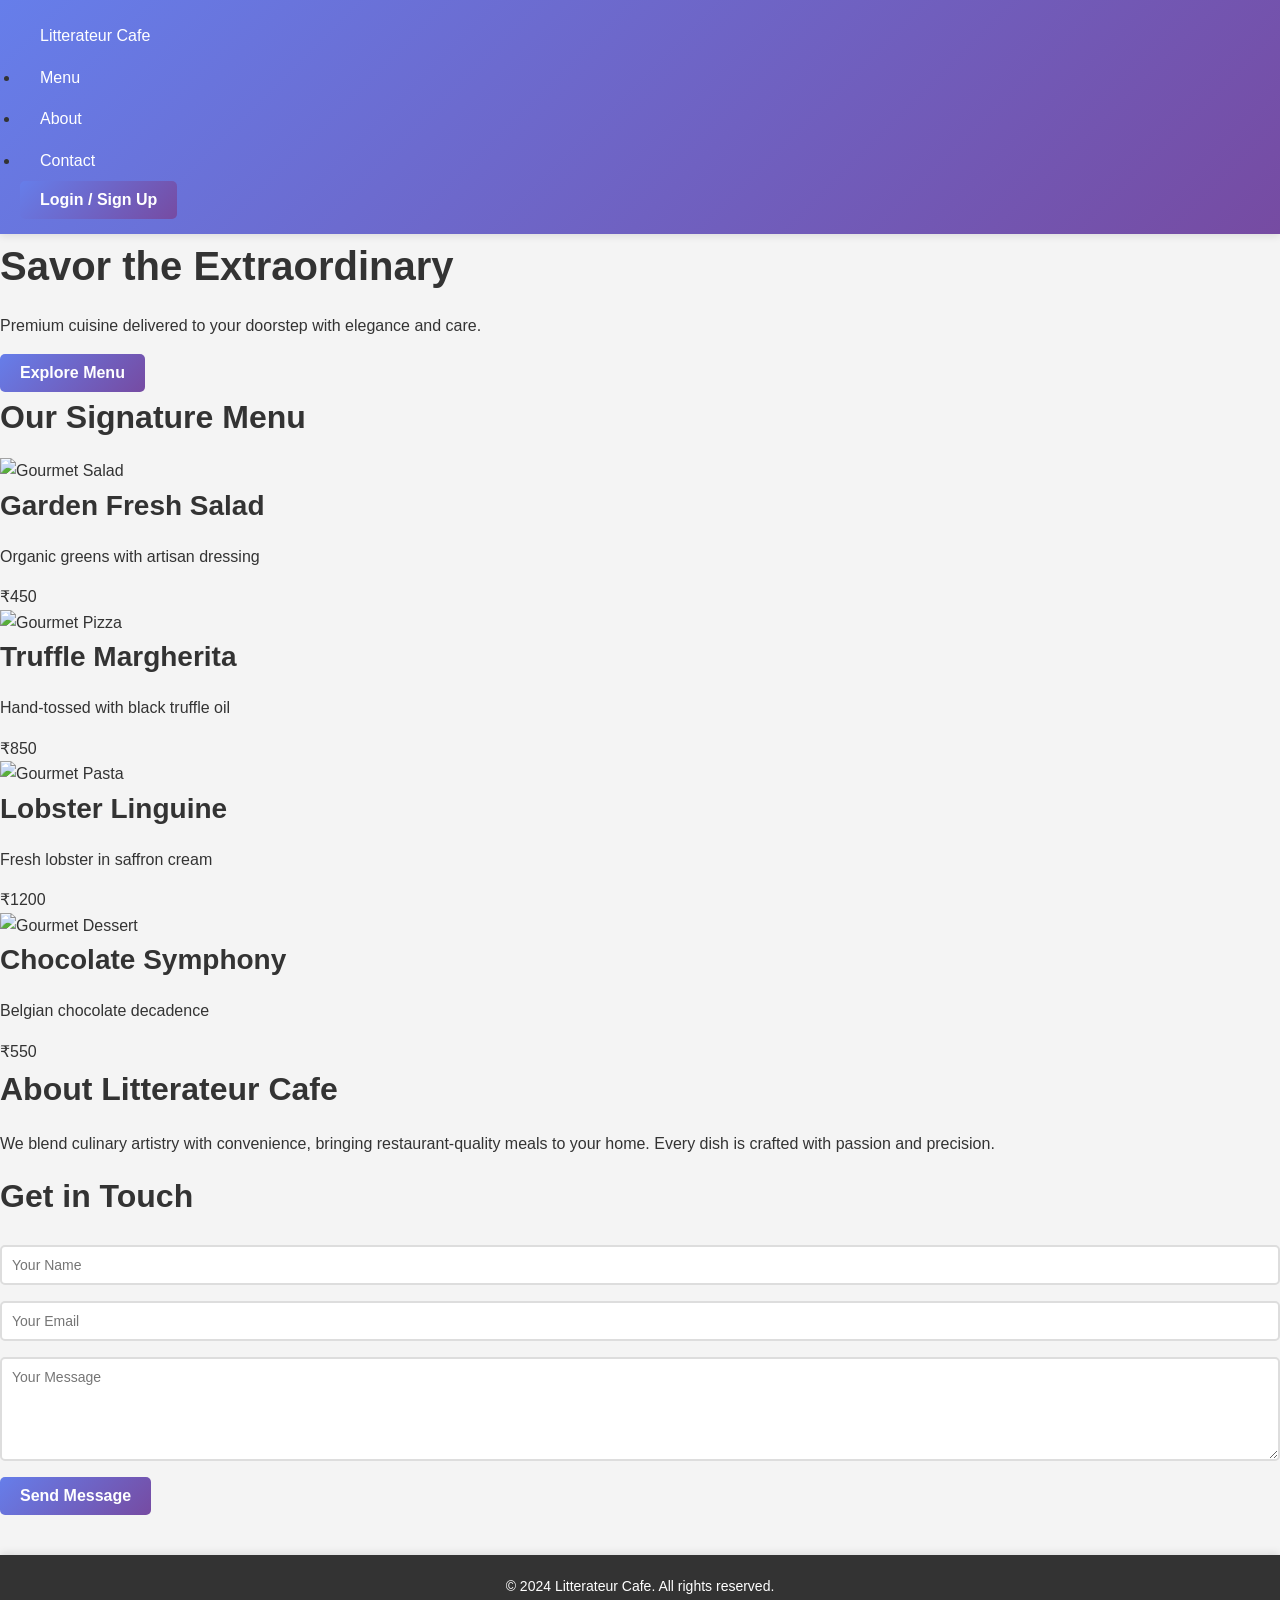
==== commit bbf8e4d1: "Fix homepage layout and navigation for clean preview." ====
--- a/index.html
+++ b/index.html
@@ -18,89 +18,60 @@
     </div>
     <div class="nav-actions">
       <button id="authButton" class="button">Login / Sign Up</button>
-      <div id="profile" class="profile">
-        <button class="profile-btn">
-          <div class="avatar" id="avatar"></div>
-          <span id="userName"></span>
-        </button>
-        <div class="dropdown">
-          <a href="#orders">My Orders</a>
-          <a href="#settings">Settings</a>
-          <a href="#" id="logoutBtn">Logout</a>
-        </div>
-      </div>
-      <button class="button cart-btn" id="cartBtn">
-        <svg width="24" height="24" viewBox="0 0 24 24" fill="none" stroke="currentColor" stroke-width="2">
-          <circle cx="9" cy="21" r="1"/>
-          <circle cx="20" cy="21" r="1"/>
-          <path d="M1 1h4l2.68 13.39a2 2 0 0 0 2 1.61h9.72a2 2 0 0 0 2-1.61L23 6H6"/>
-        </svg>
-        <span id="cartCount" class="cart-count">0</span>
-      </button>
     </div>
   </nav>
-
-  <section id="home" class="hero">
+  <section class="hero" id="home">
     <div class="hero-content">
       <h1>Savor the Extraordinary</h1>
       <p>Premium cuisine delivered to your doorstep with elegance and care.</p>
       <button class="cta-btn">Explore Menu</button>
     </div>
   </section>
-
-  <section id="menu" class="menu">
+  <section class="menu" id="menu">
     <h2>Our Signature Menu</h2>
     <div class="menu-grid">
       <div class="menu-item">
-        <img src="https://images.unsplash.com/photo-1546069901-ba9599a7e63c?w=400" alt="Gourmet Salad" />
+        <img src="https://images.unsplash.com/photo-1512621776951-a57141f2eefd?w=400" alt="Gourmet Salad" />
         <h3>Garden Fresh Salad</h3>
         <p>Organic greens with artisan dressing</p>
         <div class="price">₹450</div>
-        <button class="add-to-cart">Add to Cart</button>
       </div>
       <div class="menu-item">
         <img src="https://images.unsplash.com/photo-1565299624946-b28f40a0ae38?w=400" alt="Gourmet Pizza" />
         <h3>Truffle Margherita</h3>
         <p>Hand-tossed with black truffle oil</p>
         <div class="price">₹850</div>
-        <button class="add-to-cart">Add to Cart</button>
       </div>
       <div class="menu-item">
-        <img src="https://images.unsplash.com/photo-1567620905732-2d1ec7ab7445?w=400" alt="Gourmet Pasta" />
+        <img src="https://images.unsplash.com/photo-1621996346565-e3dbc646d9a9?w=400" alt="Gourmet Pasta" />
         <h3>Lobster Linguine</h3>
         <p>Fresh lobster in saffron cream</p>
         <div class="price">₹1200</div>
-        <button class="add-to-cart">Add to Cart</button>
       </div>
       <div class="menu-item">
-        <img src="https://images.unsplash.com/photo-1540189549336-e6e99c3679fe?w=400" alt="Gourmet Dessert" />
+        <img src="https://images.unsplash.com/photo-1578985545062-69928b1d9587?w=400" alt="Gourmet Dessert" />
         <h3>Chocolate Symphony</h3>
         <p>Belgian chocolate decadence</p>
         <div class="price">₹550</div>
-        <button class="add-to-cart">Add to Cart</button>
       </div>
     </div>
   </section>
-
-  <section id="about" class="about">
+  <section class="about" id="about">
     <h2>About Litterateur Cafe</h2>
     <p>We blend culinary artistry with convenience, bringing restaurant-quality meals to your home. Every dish is crafted with passion and precision.</p>
   </section>
-
-  <section id="contact" class="contact">
+  <section class="contact" id="contact">
     <h2>Get in Touch</h2>
     <form id="contactForm">
       <input type="text" placeholder="Your Name" required />
       <input type="email" placeholder="Your Email" required />
-      <textarea placeholder="Your Message" rows="5" required></textarea>
-      <button type="submit">Send Message</button>
+      <textarea placeholder="Your Message" required rows="5"></textarea>
+      <button type="submit" class="button">Send Message</button>
     </form>
   </section>
-
   <footer>
-    <p>&copy; 2024 Litterateur Cafe. All rights reserved.</p>
+    <p>© 2024 Litterateur Cafe. All rights reserved.</p>
   </footer>
-
   <script src="script.js"></script>
 </body>
 </html>
